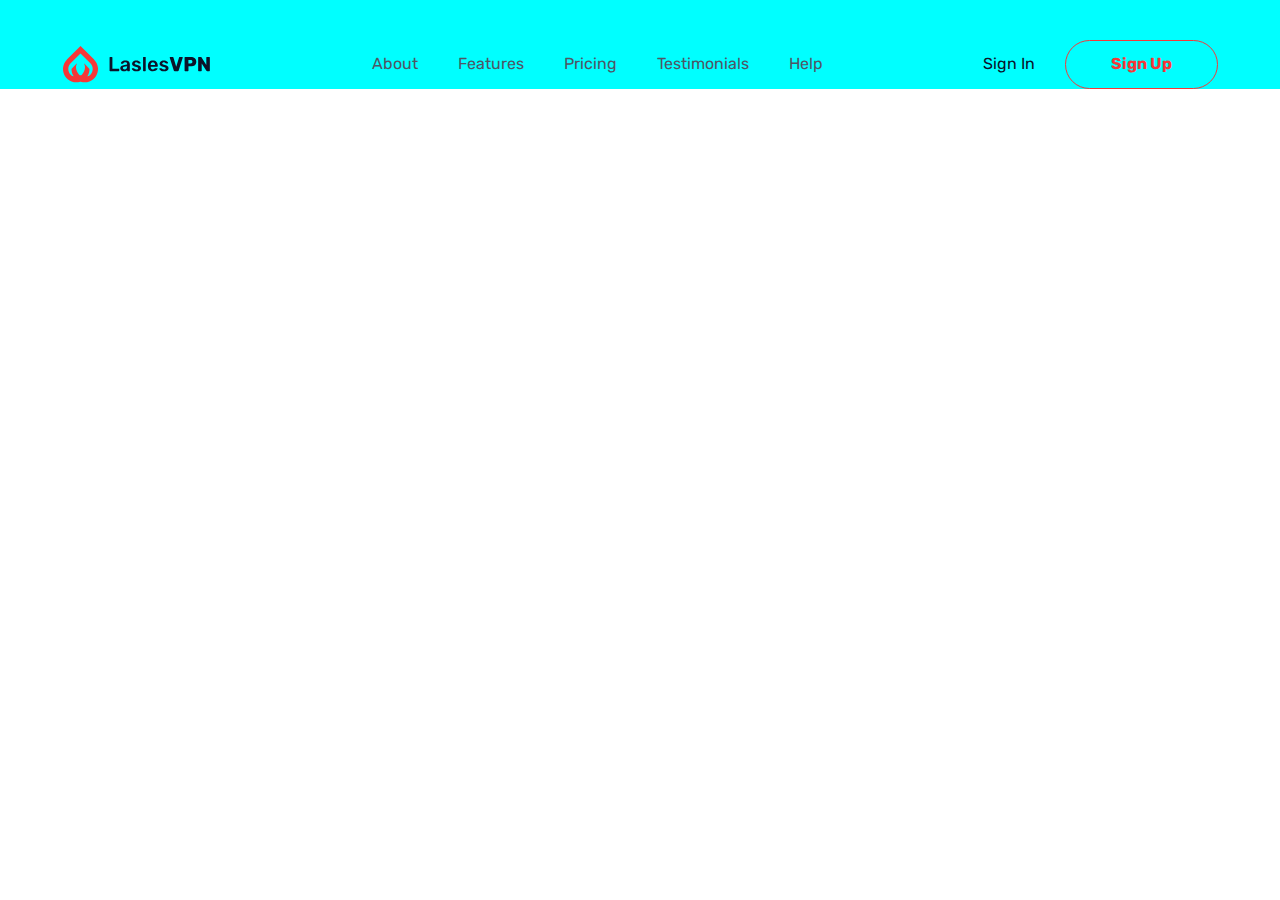
==== index.html @ 4ea698ea "freebies landing page" ====
<!DOCTYPE html>
<html lang="en">
  <head>
    <meta charset="UTF-8" />
    <meta name="viewport" content="width=device-width, initial-scale=1.0" />
    <link rel="preconnect" href="https://fonts.googleapis.com" />
    <link rel="preconnect" href="https://fonts.gstatic.com" crossorigin />
    <link
      href="https://fonts.googleapis.com/css2?family=Rubik:wght@300;400;500;700&display=swap"
      rel="stylesheet"
    />
    <link href="./style/style.css" rel="stylesheet" />
    <link rel="icon" type="image/x-icon" href="./images/favicon.png" />
    <title>FREEBIES-Landing Page</title>
  </head>
  <body>
    <div class="container">
      <!-- Header -->
      <header class="header">
        <img class="logo" src="./images/logo.svg" alt="FREEBIES log" />
        <div class="links">
          <a href="#about" class="links__link">About</a>
          <a href="#features" class="links__link">Features</a>
          <a href="#pricing" class="links__link">Pricing</a>
          <a href="#testimonials" class="links__link">Testimonials</a>
          <a href="#help" class="links__link">Help</a>
        </div>
        <div class="account">
          <a href="#" class="button">Sign In</a>
          <a href="#" class="button button-secondary">Sign Up</a>
        </div>
      </header>

      <!-- About section -->
    </div>
  </body>
</html>
---- style/style.css ----
:root{--color-default-font: #4f5665;--color-font-heading: #0b132a;--color-white: #fff;--color-light-red: #f53838;--color-very-light-red: #ffecec;--color--light-grey: #f8f8f8;--container-width: 114rem;--default--padding: 8rem;--transition-timing: 0.3s;--border-raduis: 5rem;--gutter: 4rem;--default-font-size: 1.6rem;--box-shadow: 0 3rem 3rem rgba(245, 56, 56, 0.35)}*{margin:0;padding:0;font:inherit}*,*::before,*::after{box-sizing:border-box}html{font-size:62.5%;scroll-behavior:smooth;scroll-padding-top:var(--default-padding)}a{font:inherit;color:inherit;display:inline-block}button{background-color:rgba(0,0,0,0);border:none;cursor:pointer}ol,ul{list-style:none}body{font-size:var(--default-font-size);font-family:"Rubik",sans-serif;color:var(--color-default-font);line-height:1.3}.container{display:flex;max-width:calc(var(--container-width) + var(--default--padding)*2);gap:var(--default--padding);flex-direction:column;position:relative;align-items:center;background-color:aqua}.container>*{margin-left:auto;margin-right:auto}.section{display:grid;grid-template-columns:repeat(2, 1fr);align-items:center}.heading1{font-size:5rem;font-weight:700;line-height:7rem}.heading2,.heading3,.heading4{font-weight:500;color:var(--color-font-heading)}.heading2{font-size:3.5rem;line-height:5rem;text-align:center}.heading3{font-size:2.5rem}.heading4{font-size:1.8rem}.heading3 span{font-weight:normal}.button:link,.button:visited{text-decoration:none}.button:hover,.button:active{text-decoration:underline}.button-secondary{color:var(--color-light-red);border:1px solid var(--color-light-red);padding:1.3rem 4.5rem;border-radius:var(--border-raduis);font-weight:700}.section__button{background-color:var(--color-light-red);border-radius:1rem;max-width:25rem;height:6rem;color:var(--color-white);text-align:center;text-decoration:none;padding:1.8rem 0;font-weight:700;box-shadow:var(--box-shadow)}.selected{background-color:var(--color-light-red);color:var(--color-white);box-shadow:var(--box-shadow)}.one-column{grid-template-columns:1fr}.section__content{display:flex;align-items:center;flex-direction:column;gap:2rem;line-height:3rem}.section__desc{text-align:center;margin-bottom:4rem}.header{display:flex;justify-content:space-between;margin-top:calc(var(--default--padding)/2);font-size:1.6rem;gap:calc(var(--default--padding)*2)}.links{display:flex;align-items:center;align-content:center;gap:calc(var(--default--padding)/2);color:var(--color-default-font);font-weight:400;transition:var(--transition-timing)}.links__link:link,.links__link:visited{text-decoration:none}.links__link:hover,.links__link:active{text-decoration:underline}.account{display:flex;align-items:center;gap:3rem;color:var(--color-font-heading)}.about{-moz-column-gap:calc(var(--default--padding)/2);column-gap:calc(var(--default--padding)/2)}.about__image{max-width:100%}.about__stat{display:flex;justify-content:space-between;grid-column:span 2;justify-self:center;background-color:var(--color-white);padding:7rem 0;margin-top:10rem;box-shadow:0 3rem 3rem rgba(0,0,0,.16)}.about__stat__data{display:flex;gap:var(--gutter);align-items:center;padding:0 var(--default--padding)}.about__stat__data:nth-of-type(2){border-left:2px solid #eeeff2;border-right:2px solid #eeeff2}.about__stat__data-value-num{font-weight:700;font-size:2.5rem;color:var(--color-font-heading)}.about__stat__data-value-word{font-size:2rem;font-weight:400}.about__content{display:flex;flex-direction:column;gap:var(--gutter)}.about__content__desc{font-weight:400}.features__image{max-width:100%}.features{-moz-column-gap:calc(var(--default--padding)*2);column-gap:calc(var(--default--padding)*2);padding:0 var(--default--padding)}.features__content-desc{margin-top:calc(var(--gutter)/2)}.features__content-desc-p{line-height:30px;font-weight:400;margin-bottom:calc(var(--gutter)/2)}.features__content-desc-lists-list{background:url("../images/bx_bxs-check-circle.svg") no-repeat;background-position:left center;font-size:1.4rem;font-weight:400;padding-left:3rem;line-height:3}.features .heading2{text-align:left}.pricing__plans{display:flex;gap:5rem}.plan{display:flex;justify-content:center;align-items:center;gap:3rem;flex-direction:column;border-radius:1rem;border:2px solid #ddd;width:33rem;height:76rem}.plan__image{width:15rem;height:16.5rem}.plan__lists{display:flex;flex-direction:column;gap:1rem;line-height:3rem;flex-grow:1}.plan__lists-list{background:url("../images/priv-list.svg") no-repeat;background-position:left center;padding-left:3rem}.plan .button-secondary{padding-left:6.3rem;padding-right:6.3rem;margin-bottom:5rem}.current{border-color:var(--color-light-red)}.global_map{max-width:100%}.sponsers{display:flex;justify-content:space-between;align-items:center}.sponsers__image{max-width:100%}.clients__opoinions{overflow:hidden}.clients__wrapper{display:flex;gap:5rem}.clients__data{display:flex;gap:2rem}.clients__name{display:flex;flex-direction:column;justify-content:center}.clients__opoinion{border:2px solid #ddd;border-radius:1rem;display:grid;grid-template-columns:auto min-content;width:40rem;align-items:center;padding:3rem;row-gap:.3rem}.border-red{border-color:var(--color-light-red);box-shadow:-5rem 3rem 5rem #ddd}.opoinion{grid-column:span 2;line-height:3rem;font-weight:400}.rates{display:flex;gap:1rem}.rates__star{width:1.6rem;height:1.6rem}.arrow__image{width:6rem;height:6rem}.opinion__arrow{display:flex;justify-content:space-between;margin-top:var(--default--padding);align-items:center}.help{grid-template-columns:auto 25rem;padding:5.9rem 7rem;-moz-column-gap:34rem;column-gap:34rem;background-color:var(--color-white);align-self:center}.heading2-subsc{line-height:4.5rem;text-align:left;font-size:3.5rem;font-weight:500;color:var(--color-font-heading);margin-bottom:2rem}.footer{display:flex;justify-content:space-between;background-color:#f8f8f8;position:absolute;bottom:-35rem;width:100%;z-index:-1;padding:18rem 15rem 2rem;line-height:3rem}.footer__logo{display:flex;flex-direction:column;align-items:flex-start;gap:3rem}.footer__logo__image{max-width:100%}.footer__lists{margin-top:3rem}.footer a:link{text-decoration:none}.footer a:hover{text-decoration:underline}.footr__social-link:nth-of-type(2){padding:0 2rem}/*# sourceMappingURL=style.css.map */
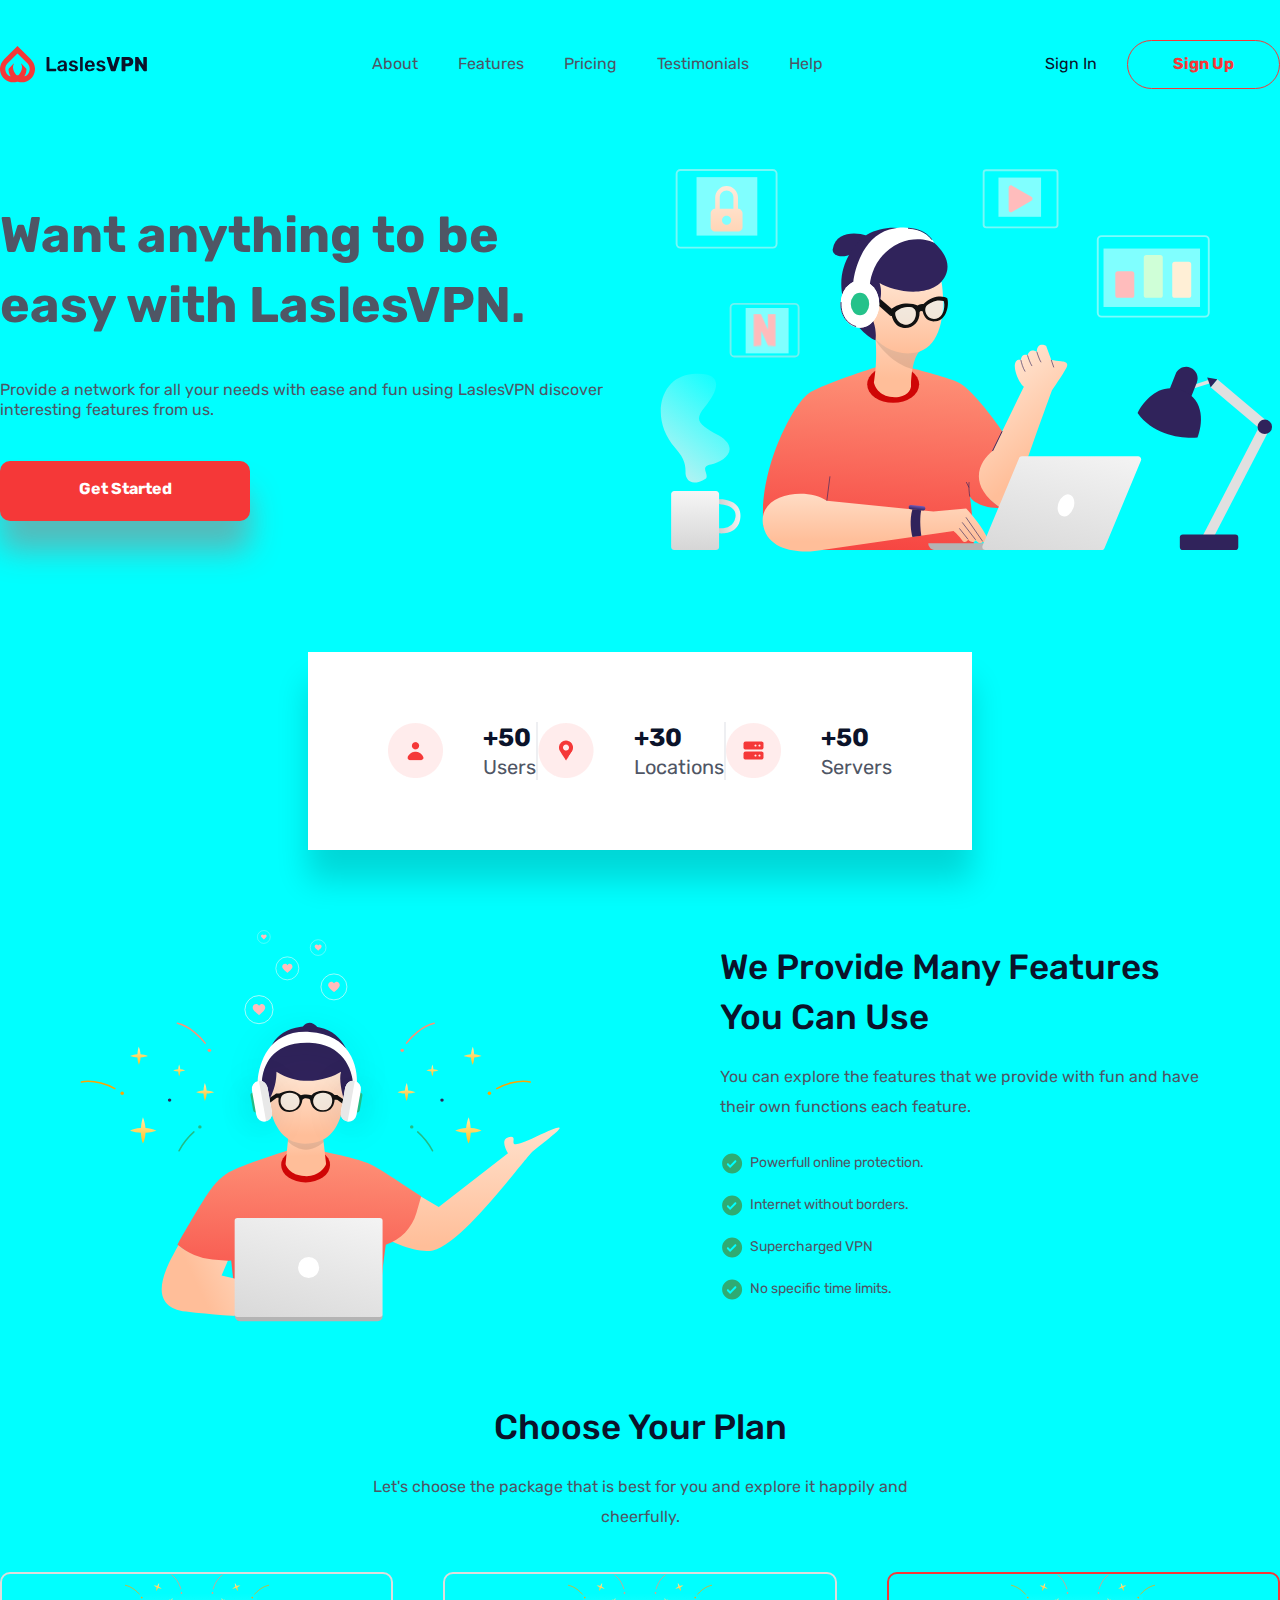
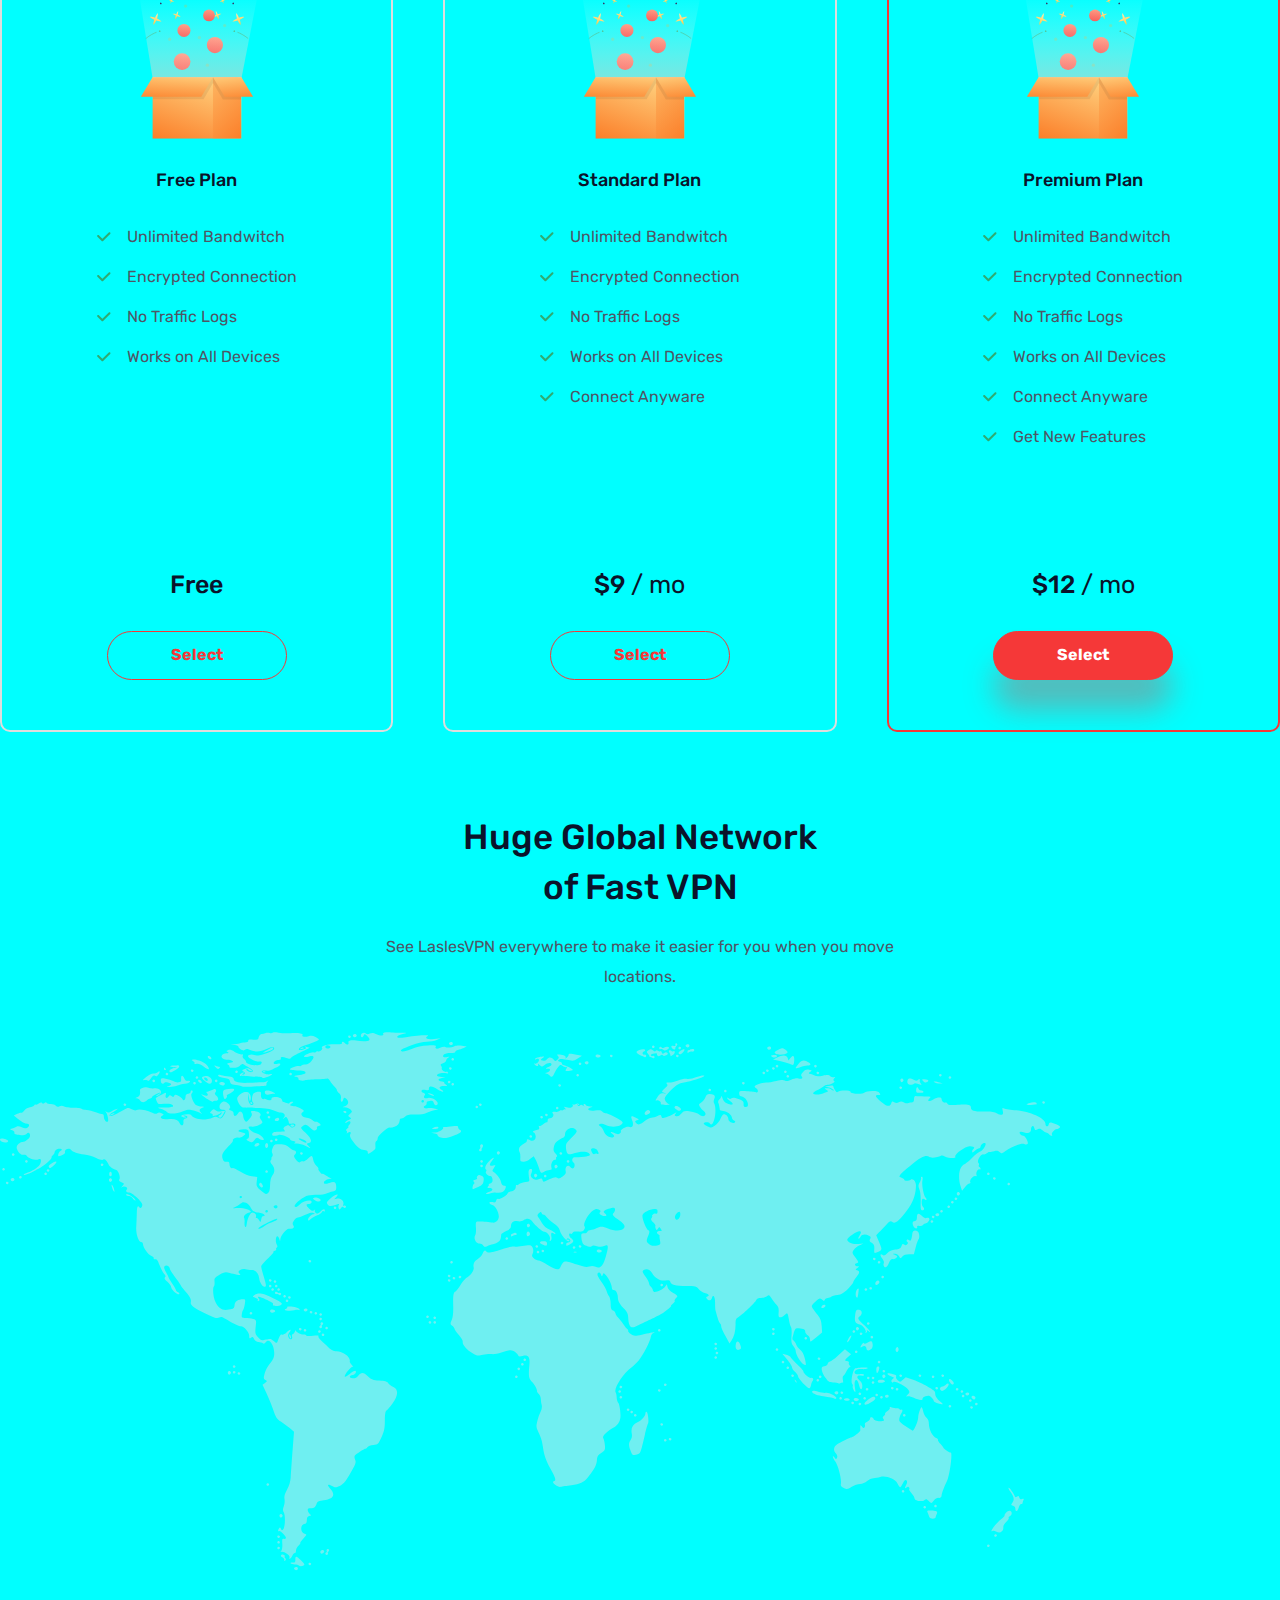
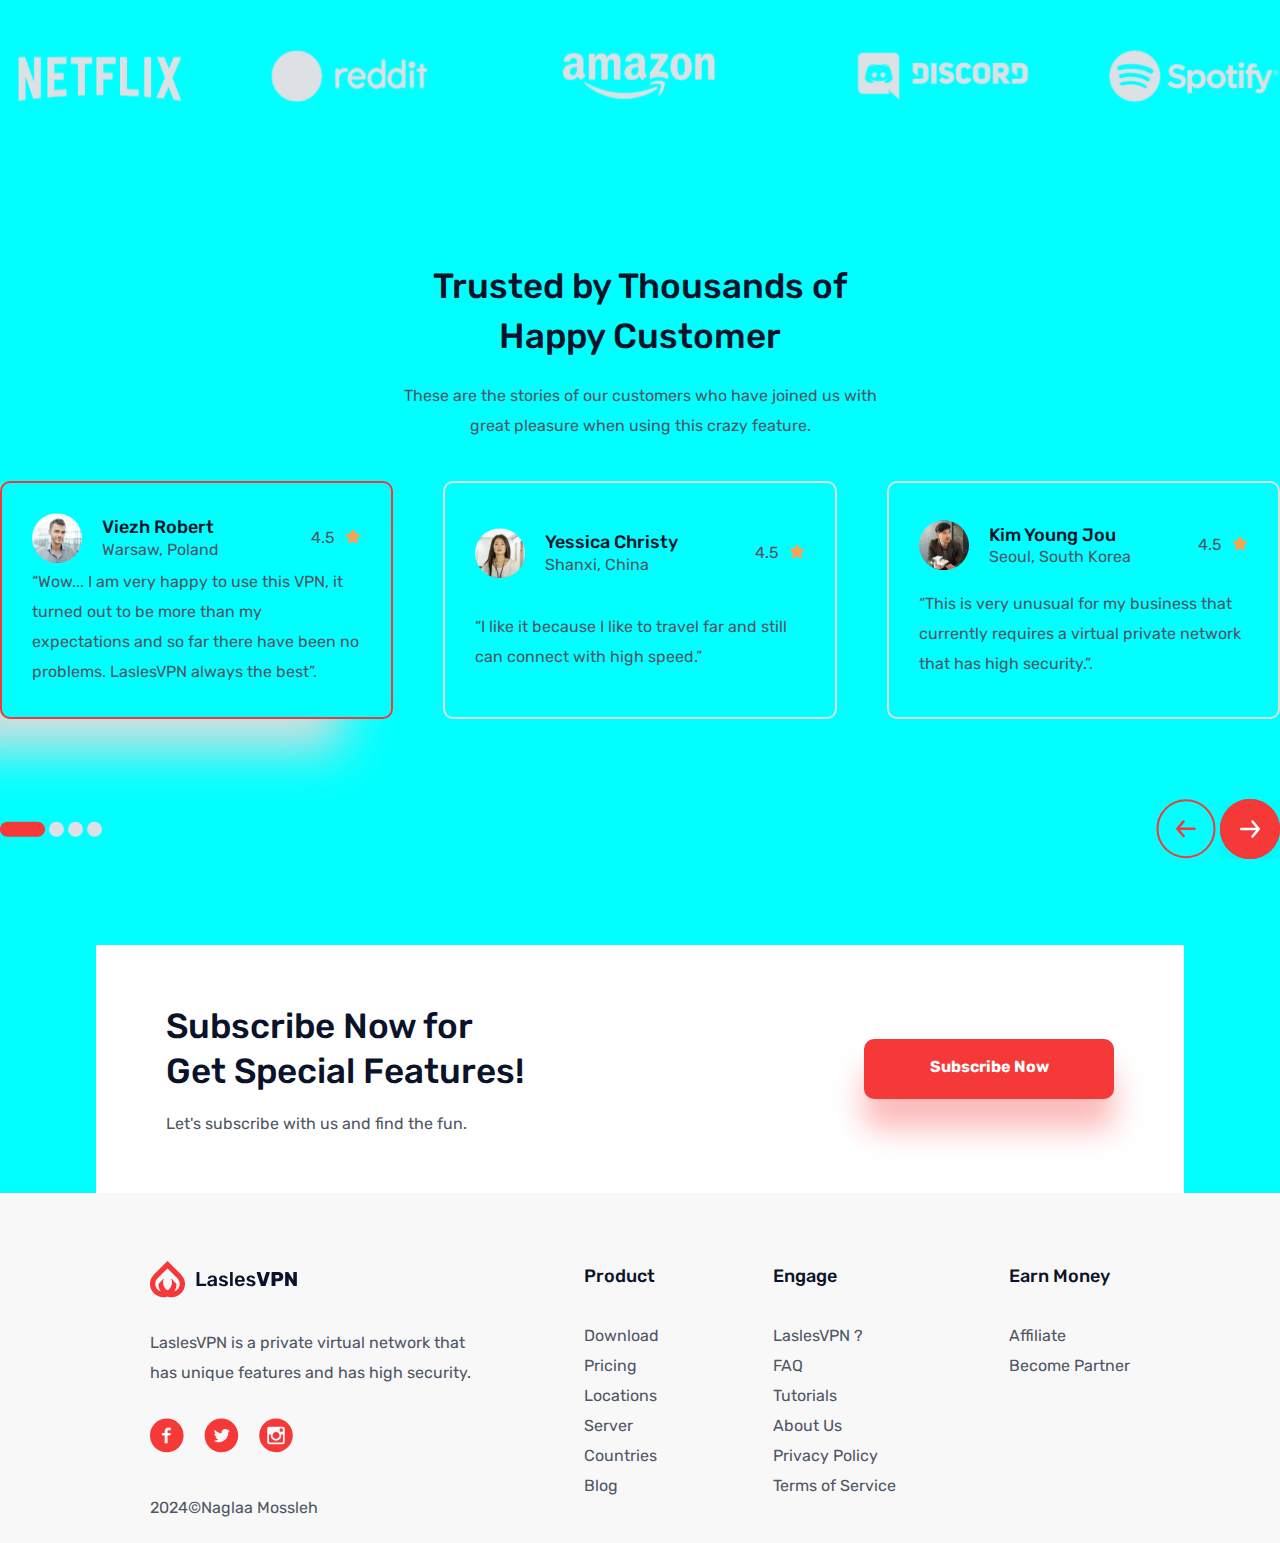
==== commit 651380ac: "update" ====
--- a/index.html
+++ b/index.html
@@ -32,6 +32,372 @@
       </header>
 
       <!-- About section -->
+      <section class="section about" id="about">
+        <div class="about__content">
+          <h1 class="heading1">Want anything to be easy with LaslesVPN.</h1>
+          <div class="about__content__desc">
+            Provide a network for all your needs with ease and fun using
+            LaslesVPN discover interesting features from us.
+          </div>
+          <a href="#" class="section__button button">Get Started</a>
+        </div>
+        <img src="./images/introduce.svg" alt="" class="about__image" />
+        <div class="about__stat">
+          <!-- user -->
+          <div class="about__stat__data">
+            <img
+              src="./images/Icon/user.png"
+              alt=""
+              class="about__stat__data-icon"
+              alt="user icon"
+            />
+            <div class="about__stat__data-value">
+              <span class="about__stat__data-value-num">+50</span>
+              <p class="about__stat__data-value-word">Users</p>
+            </div>
+          </div>
+          <!-- location -->
+          <div class="about__stat__data">
+            <img src="./images/Icon/location.png" alt="location icon" />
+            <div class="about__stat__data-value">
+              <span class="about__stat__data-value-num">+30</span>
+              <p class="about__stat__data-value-word">Locations</p>
+            </div>
+          </div>
+          <!-- servers -->
+          <div class="about__stat__data">
+            <img src="./images/Icon/Server.png" alt="server icon" />
+            <div class="about__stat__data-value">
+              <span class="about__stat__data-value-num">+50</span>
+              <p class="about__stat__data-value-word">Servers</p>
+            </div>
+          </div>
+        </div>
+      </section>
+      <!-- Features section -->
+      <section class="section features" id="features">
+        <img
+          src="./images/features.svg"
+          alt="features image"
+          class="features__image"
+        />
+        <div class="features__content">
+          <h2 class="heading2">We Provide Many Features You Can Use</h2>
+          <div class="features__content-desc">
+            <p class="features__content-desc-p">
+              You can explore the features that we provide with fun and have
+              their own functions each feature.
+            </p>
+            <ul class="features__content-desc-lists">
+              <li class="features__content-desc-lists-list">
+                Powerfull online protection.
+              </li>
+              <li class="features__content-desc-lists-list">
+                Internet without borders.
+              </li>
+              <li class="features__content-desc-lists-list">
+                Supercharged VPN
+              </li>
+              <li class="features__content-desc-lists-list">
+                No specific time limits.
+              </li>
+            </ul>
+          </div>
+        </div>
+      </section>
+      <!-- Pricing Section -->
+      <section class="section one-column" id="pricing">
+        <div class="section__content">
+          <h2 class="heading2">Choose Your Plan</h2>
+          <p class="section__desc">
+            Let's choose the package that is best for you and explore it happily
+            and <br />cheerfully.
+          </p>
+        </div>
+        <div class="pricing__plans">
+          <article class="plan">
+            <img
+              src="./images/plan-standard.svg"
+              alt="plan standard image"
+              class="plan__image"
+            />
+            <h4 class="heading4">Free Plan</h4>
+            <ul class="plan__lists">
+              <li class="plan__lists-list">Unlimited Bandwitch</li>
+              <li class="plan__lists-list">Encrypted Connection</li>
+              <li class="plan__lists-list">No Traffic Logs</li>
+              <li class="plan__lists-list">Works on All Devices</li>
+            </ul>
+            <h3 class="heading3">Free</h3>
+            <a href="#" class="button button-secondary">Select</a>
+          </article>
+          <article class="plan">
+            <img
+              src="./images/plan-standard.svg"
+              alt="plan standard image"
+              class="plan__image"
+            />
+            <h4 class="heading4">Standard Plan</h4>
+            <ul class="plan__lists">
+              <li class="plan__lists-list">Unlimited Bandwitch</li>
+              <li class="plan__lists-list">Encrypted Connection</li>
+              <li class="plan__lists-list">No Traffic Logs</li>
+              <li class="plan__lists-list">Works on All Devices</li>
+              <li class="plan__lists-list">Connect Anyware</li>
+            </ul>
+            <h3 class="heading3">$9 <span>/ mo</span></h3>
+            <a href="#" class="button button-secondary">Select</a>
+          </article>
+          <article class="plan current">
+            <img
+              src="./images/plan-standard.svg"
+              alt="plan standard image"
+              class="plan__image"
+            />
+            <h4 class="heading4">Premium Plan</h4>
+            <ul class="plan__lists">
+              <li class="plan__lists-list">Unlimited Bandwitch</li>
+              <li class="plan__lists-list">Encrypted Connection</li>
+              <li class="plan__lists-list">No Traffic Logs</li>
+              <li class="plan__lists-list">Works on All Devices</li>
+              <li class="plan__lists-list">Connect Anyware</li>
+              <li class="plan__lists-list">Get New Features</li>
+            </ul>
+            <h3 class="heading3">$12 <span>/ mo</span></h3>
+            <a href="#" class="button button-secondary selected">Select</a>
+          </article>
+        </div>
+      </section>
+      <!-- Global section -->
+      <section class="section one-column">
+        <div class="section__content">
+          <h2 class="heading2">Huge Global Network <br />of Fast VPN</h2>
+          <p class="section__desc">
+            See LaslesVPN everywhere to make it easier for you when you move<br />
+            locations.
+          </p>
+        </div>
+        <img src="./images/global.svg" alt="global map" class="global_map" />
+        <div class="sponsers">
+          <img
+            src="./images/brand/netflex.svg"
+            alt="netflex logo"
+            class="sponsers__image"
+          />
+          <img
+            src="./images/brand/reddit.svg"
+            alt="reddit logo"
+            class="sponsers__image"
+          />
+          <img
+            src="./images/brand/amazon.svg"
+            alt="amazon logo"
+            class="sponsers__image"
+          />
+          <img
+            src="./images/brand/discord.svg"
+            alt="discord logo"
+            class="sponsers__image"
+          />
+          <img
+            src="./images/brand/spotify.svg"
+            alt="spotify logo"
+            class="sponsers__image"
+          />
+        </div>
+      </section>
+
+      <!-- section testinomials -->
+      <section class="section one-column" id="testimonials">
+        <div class="section__content">
+          <h2 class="heading2">Trusted by Thousands of <br />Happy Customer</h2>
+          <p class="section__desc">
+            These are the stories of our customers who have joined us with<br />
+            great pleasure when using this crazy feature.
+          </p>
+        </div>
+        <div class="clients__opoinions">
+          <div class="clients__wrapper">
+            <div class="clients__opoinion border-red">
+              <div class="clients__data">
+                <img
+                  src="./images/clients/client1.svg"
+                  alt="client image"
+                  class="client__image"
+                />
+                <div class="clients__name">
+                  <h4 class="heading4">Viezh Robert</h4>
+                  <p class="client_location">Warsaw, Poland</p>
+                </div>
+              </div>
+              <div class="rates">
+                <p class="rates__value">4.5</p>
+                <img src="./images/star.svg" alt="star" class="rates__star" />
+              </div>
+              <p class="opoinion">
+                “Wow... I am very happy to use this VPN, it turned out to be
+                more than my expectations and so far there have been no
+                problems. LaslesVPN always the best”.
+              </p>
+            </div>
+            <div class="clients__opoinion">
+              <div class="clients__data">
+                <img
+                  src="./images/clients/client2.svg"
+                  alt="client image"
+                  class="client__image"
+                />
+                <div class="clients__name">
+                  <h4 class="heading4">Yessica Christy</h4>
+                  <p class="client_location">Shanxi, China</p>
+                </div>
+              </div>
+              <div class="rates">
+                <p class="rates__value">4.5</p>
+                <img src="./images/star.svg" alt="star" class="rates__star" />
+              </div>
+              <p class="opoinion">
+                “I like it because I like to travel far and still can connect
+                with high speed.”
+              </p>
+            </div>
+            <div class="clients__opoinion">
+              <div class="clients__data">
+                <img
+                  src="./images/clients/client3.svg"
+                  alt="client image"
+                  class="client__image"
+                />
+                <div class="clients__name">
+                  <h4 class="heading4">Kim Young Jou</h4>
+                  <p class="client_location">Seoul, South Korea</p>
+                </div>
+              </div>
+              <div class="rates">
+                <p class="rates__value">4.5</p>
+                <img src="./images/star.svg" alt="star" class="rates__star" />
+              </div>
+              <p class="opoinion">
+                “This is very unusual for my business that currently requires a
+                virtual private network that has high security.”.
+              </p>
+            </div>
+          </div>
+          <div class="opinion__arrow">
+            <div class="left__bullet">
+              <img
+                src="./images/Icon/Union.svg"
+                alt="union image"
+                class="left__arrow-image"
+              />
+              <img
+                src="./images/Icon/grey-circle.svg"
+                alt="union image"
+                class="left__arrow-image"
+              />
+              <img
+                src="./images/Icon/grey-circle.svg"
+                alt="union image"
+                class="left__arrow-image"
+              />
+              <img
+                src="./images/Icon/grey-circle.svg"
+                alt="union image"
+                class="left__arrow-image"
+              />
+            </div>
+            <div class="right__arrow">
+              <img
+                src="./images/Icon/left.svg"
+                alt="previous arrow"
+                class="arrow__image"
+              />
+              <img
+                src="./images/Icon/right.svg"
+                alt="next arrow"
+                class="arrow__image"
+              />
+            </div>
+          </div>
+        </div>
+      </section>
+      <!-- Help Section -->
+      <section class="section help" id="help">
+        <div class="subscribe__content">
+          <h2 class="heading2-subsc">
+            Subscribe Now for <br />Get Special Features!
+          </h2>
+          <p>Let's subscribe with us and find the fun.</p>
+        </div>
+        <a class="button section__button" href="#">Subscribe Now</a>
+      </section>
+
+      <!-- footer -->
+      <footer class="footer">
+        <div class="footer__logo">
+          <img
+            class="footer__logo__image"
+            src="./images/logo.svg"
+            alt="FREEBIES log"
+          />
+          <div class="footer__des">
+            LaslesVPN is a private virtual network that<br />
+            has unique features and has high security.
+          </div>
+          <p class="footer__social">
+            <a href="#" class="footr__social-link"
+              ><img
+                src="./images/social/facebook.svg"
+                alt="facebook"
+                class="footr__social__image" /></a
+            ><a href="#" class="footr__social-link"
+              ><img
+                src="./images/social/twitter.svg"
+                alt="twitter"
+                class="footr__social__image" /></a
+            ><a href="#" class="footr__social-link"
+              ><img
+                src="./images/social/tumb.svg"
+                alt="tumb"
+                class="footr__social__image"
+            /></a>
+          </p>
+          <p class="footer__copy">2024&copy;Naglaa Mossleh</p>
+        </div>
+        <div class="footer__product">
+          <h4 class="heading4">Product</h4>
+          <ul class="footer__lists">
+            <li class="footer__lists_list"><a href="#">Download</a></li>
+            <li class="footer__lists_list"><a href="#">Pricing</a></li>
+            <li class="footer__lists_list"><a href="#">Locations</a></li>
+            <li class="footer__lists_list"><a href="#">Server</a></li>
+            <li class="footer__lists_list"><a href="#">Countries</a></li>
+            <li class="footer__lists_list"><a href="#">Blog</a></li>
+          </ul>
+        </div>
+
+        <div class="footer__engage">
+          <h4 class="heading4">Engage</h4>
+          <ul class="footer__lists">
+            <li class="footer__lists__list"><a href="#">LaslesVPN ?</a></li>
+            <li class="footer__lists__list"><a href="#">FAQ</a></li>
+            <li class="footer__lists__list"><a href="#">Tutorials</a></li>
+            <li class="footer__lists__list"><a href="#">About</a> Us</li>
+            <li class="footer__lists__list"><a href="#">Privacy</a> Policy</li>
+            <li class="footer__lists__list">
+              <a href="#">Terms</a> of Service
+            </li>
+          </ul>
+        </div>
+
+        <div class="footer__earn">
+          <h4 class="heading4">Earn Money</h4>
+          <ul class="footer__lists">
+            <li class="footer__lists__list"><a href="#">Affiliate</a></li>
+            <li class="footer__lists__list"><a href="#">Become Partner</a></li>
+          </ul>
+        </div>
+      </footer>
     </div>
   </body>
 </html>
--- a/style/style.css
+++ b/style/style.css
@@ -1 +1 @@
-:root{--color-default-font: #4f5665;--color-font-heading: #0b132a;--color-white: #fff;--color-light-red: #f53838;--color-very-light-red: #ffecec;--color--light-grey: #f8f8f8;--container-width: 114rem;--default--padding: 8rem;--transition-timing: 0.3s;--border-raduis: 5rem;--gutter: 4rem;--default-font-size: 1.6rem;--box-shadow: 0 3rem 3rem rgba(245, 56, 56, 0.35)}*{margin:0;padding:0;font:inherit}*,*::before,*::after{box-sizing:border-box}html{font-size:62.5%;scroll-behavior:smooth;scroll-padding-top:var(--default-padding)}a{font:inherit;color:inherit;display:inline-block}button{background-color:rgba(0,0,0,0);border:none;cursor:pointer}ol,ul{list-style:none}body{font-size:var(--default-font-size);font-family:"Rubik",sans-serif;color:var(--color-default-font);line-height:1.3}.container{display:flex;max-width:calc(var(--container-width) + var(--default--padding)*2);gap:var(--default--padding);flex-direction:column;position:relative;align-items:center;background-color:aqua}.container>*{margin-left:auto;margin-right:auto}.section{display:grid;grid-template-columns:repeat(2, 1fr);align-items:center}.heading1{font-size:5rem;font-weight:700;line-height:7rem}.heading2,.heading3,.heading4{font-weight:500;color:var(--color-font-heading)}.heading2{font-size:3.5rem;line-height:5rem;text-align:center}.heading3{font-size:2.5rem}.heading4{font-size:1.8rem}.heading3 span{font-weight:normal}.button:link,.button:visited{text-decoration:none}.button:hover,.button:active{text-decoration:underline}.button-secondary{color:var(--color-light-red);border:1px solid var(--color-light-red);padding:1.3rem 4.5rem;border-radius:var(--border-raduis);font-weight:700}.section__button{background-color:var(--color-light-red);border-radius:1rem;max-width:25rem;height:6rem;color:var(--color-white);text-align:center;text-decoration:none;padding:1.8rem 0;font-weight:700;box-shadow:var(--box-shadow)}.selected{background-color:var(--color-light-red);color:var(--color-white);box-shadow:var(--box-shadow)}.one-column{grid-template-columns:1fr}.section__content{display:flex;align-items:center;flex-direction:column;gap:2rem;line-height:3rem}.section__desc{text-align:center;margin-bottom:4rem}.header{display:flex;justify-content:space-between;margin-top:calc(var(--default--padding)/2);font-size:1.6rem;gap:calc(var(--default--padding)*2)}.links{display:flex;align-items:center;align-content:center;gap:calc(var(--default--padding)/2);color:var(--color-default-font);font-weight:400;transition:var(--transition-timing)}.links__link:link,.links__link:visited{text-decoration:none}.links__link:hover,.links__link:active{text-decoration:underline}.account{display:flex;align-items:center;gap:3rem;color:var(--color-font-heading)}.about{-moz-column-gap:calc(var(--default--padding)/2);column-gap:calc(var(--default--padding)/2)}.about__image{max-width:100%}.about__stat{display:flex;justify-content:space-between;grid-column:span 2;justify-self:center;background-color:var(--color-white);padding:7rem 0;margin-top:10rem;box-shadow:0 3rem 3rem rgba(0,0,0,.16)}.about__stat__data{display:flex;gap:var(--gutter);align-items:center;padding:0 var(--default--padding)}.about__stat__data:nth-of-type(2){border-left:2px solid #eeeff2;border-right:2px solid #eeeff2}.about__stat__data-value-num{font-weight:700;font-size:2.5rem;color:var(--color-font-heading)}.about__stat__data-value-word{font-size:2rem;font-weight:400}.about__content{display:flex;flex-direction:column;gap:var(--gutter)}.about__content__desc{font-weight:400}.features__image{max-width:100%}.features{-moz-column-gap:calc(var(--default--padding)*2);column-gap:calc(var(--default--padding)*2);padding:0 var(--default--padding)}.features__content-desc{margin-top:calc(var(--gutter)/2)}.features__content-desc-p{line-height:30px;font-weight:400;margin-bottom:calc(var(--gutter)/2)}.features__content-desc-lists-list{background:url("../images/bx_bxs-check-circle.svg") no-repeat;background-position:left center;font-size:1.4rem;font-weight:400;padding-left:3rem;line-height:3}.features .heading2{text-align:left}.pricing__plans{display:flex;gap:5rem}.plan{display:flex;justify-content:center;align-items:center;gap:3rem;flex-direction:column;border-radius:1rem;border:2px solid #ddd;width:33rem;height:76rem}.plan__image{width:15rem;height:16.5rem}.plan__lists{display:flex;flex-direction:column;gap:1rem;line-height:3rem;flex-grow:1}.plan__lists-list{background:url("../images/priv-list.svg") no-repeat;background-position:left center;padding-left:3rem}.plan .button-secondary{padding-left:6.3rem;padding-right:6.3rem;margin-bottom:5rem}.current{border-color:var(--color-light-red)}.global_map{max-width:100%}.sponsers{display:flex;justify-content:space-between;align-items:center}.sponsers__image{max-width:100%}.clients__opoinions{overflow:hidden}.clients__wrapper{display:flex;gap:5rem}.clients__data{display:flex;gap:2rem}.clients__name{display:flex;flex-direction:column;justify-content:center}.clients__opoinion{border:2px solid #ddd;border-radius:1rem;display:grid;grid-template-columns:auto min-content;width:40rem;align-items:center;padding:3rem;row-gap:.3rem}.border-red{border-color:var(--color-light-red);box-shadow:-5rem 3rem 5rem #ddd}.opoinion{grid-column:span 2;line-height:3rem;font-weight:400}.rates{display:flex;gap:1rem}.rates__star{width:1.6rem;height:1.6rem}.arrow__image{width:6rem;height:6rem}.opinion__arrow{display:flex;justify-content:space-between;margin-top:var(--default--padding);align-items:center}.help{grid-template-columns:auto 25rem;padding:5.9rem 7rem;-moz-column-gap:34rem;column-gap:34rem;background-color:var(--color-white);align-self:center}.heading2-subsc{line-height:4.5rem;text-align:left;font-size:3.5rem;font-weight:500;color:var(--color-font-heading);margin-bottom:2rem}.footer{display:flex;justify-content:space-between;background-color:#f8f8f8;position:absolute;bottom:-35rem;width:100%;z-index:-1;padding:18rem 15rem 2rem;line-height:3rem}.footer__logo{display:flex;flex-direction:column;align-items:flex-start;gap:3rem}.footer__logo__image{max-width:100%}.footer__lists{margin-top:3rem}.footer a:link{text-decoration:none}.footer a:hover{text-decoration:underline}.footr__social-link:nth-of-type(2){padding:0 2rem}/*# sourceMappingURL=style.css.map */+:root{--color-default-font: #4f5665;--color-font-heading: #0b132a;--color-white: #fff;--color-light-red: #f53838;--color-very-light-red: #ffecec;--color--light-grey: #f8f8f8;--container-width: 114rem;--default--padding: 8rem;--transition-timing: 0.3s;--border-raduis: 5rem;--gutter: 4rem;--default-font-size: 1.6rem;--box-shadow: 0 3rem 3rem rgba(245, 56, 56, 0.35)}*{margin:0;padding:0;font:inherit}*,*::before,*::after{box-sizing:border-box}html{font-size:62.5%;scroll-behavior:smooth;scroll-padding-top:var(--default-padding)}a{font:inherit;color:inherit;display:inline-block}button{background-color:rgba(0,0,0,0);border:none;cursor:pointer}ol,ul{list-style:none}body{font-size:var(--default-font-size);font-family:"Rubik",sans-serif;color:var(--color-default-font);line-height:1.3}.container{display:flex;max-width:calc(var(--container-width) + var(--default--padding)*2);gap:var(--default--padding);flex-direction:column;position:relative;margin:0 auto;background-color:aqua}.section{display:grid;grid-template-columns:repeat(2, 1fr);align-items:center}.heading1{font-size:5rem;font-weight:700;line-height:7rem}.heading2,.heading3,.heading4{font-weight:500;color:var(--color-font-heading)}.heading2{font-size:3.5rem;line-height:5rem;text-align:center}.heading3{font-size:2.5rem}.heading4{font-size:1.8rem}.heading3 span{font-weight:normal}.button:link,.button:visited{text-decoration:none}.button:hover,.button:active{text-decoration:underline}.button-secondary{color:var(--color-light-red);border:1px solid var(--color-light-red);padding:1.3rem 4.5rem;border-radius:var(--border-raduis);font-weight:700}.section__button{background-color:var(--color-light-red);border-radius:1rem;max-width:25rem;height:6rem;color:var(--color-white);text-align:center;text-decoration:none;padding:1.8rem 0;font-weight:700;box-shadow:var(--box-shadow)}.selected{background-color:var(--color-light-red);color:var(--color-white);box-shadow:var(--box-shadow)}.one-column{grid-template-columns:1fr}.section__content{display:flex;align-items:center;flex-direction:column;gap:2rem;line-height:3rem}.section__desc{text-align:center;margin-bottom:4rem}.header{display:flex;justify-content:space-between;margin-top:calc(var(--default--padding)/2);font-size:1.6rem}.links{display:flex;align-items:center;align-content:center;gap:calc(var(--default--padding)/2);color:var(--color-default-font);font-weight:400;transition:var(--transition-timing)}.links__link:link,.links__link:visited{text-decoration:none}.links__link:hover,.links__link:active{text-decoration:underline}.account{display:flex;align-items:center;gap:3rem;color:var(--color-font-heading)}.about{-moz-column-gap:calc(var(--default--padding)/2);column-gap:calc(var(--default--padding)/2)}.about__image{max-width:100%}.about__stat{display:flex;justify-content:space-between;grid-column:span 2;justify-self:center;background-color:var(--color-white);padding:7rem 8rem;margin-top:10rem;box-shadow:0 3rem 3rem rgba(0,0,0,.16)}.about__stat__data{display:flex;gap:var(--gutter);align-items:center}.about__stat__data:nth-of-type(2){border-left:2px solid #eeeff2;border-right:2px solid #eeeff2}.about__stat__data-value-num{font-weight:700;font-size:2.5rem;color:var(--color-font-heading)}.about__stat__data-value-word{font-size:2rem;font-weight:400}.about__content{display:flex;flex-direction:column;gap:var(--gutter)}.about__content__desc{font-weight:400}.features__image{max-width:100%}.features{-moz-column-gap:calc(var(--default--padding)*2);column-gap:calc(var(--default--padding)*2);padding:0 var(--default--padding)}.features__content-desc{margin-top:calc(var(--gutter)/2)}.features__content-desc-p{line-height:30px;font-weight:400;margin-bottom:calc(var(--gutter)/2)}.features__content-desc-lists-list{background:url("../images/bx_bxs-check-circle.svg") no-repeat;background-position:left center;font-size:1.4rem;font-weight:400;padding-left:3rem;line-height:3}.features .heading2{text-align:left}.pricing__plans{display:flex;gap:5rem}.plan{display:flex;justify-content:center;align-items:center;gap:3rem;flex-direction:column;border-radius:1rem;border:2px solid #ddd;width:33.3%;height:76rem}.plan__image{width:15rem;height:16.5rem}.plan__lists{display:flex;flex-direction:column;gap:1rem;line-height:3rem;flex-grow:1}.plan__lists-list{background:url("../images/priv-list.svg") no-repeat;background-position:left center;padding-left:3rem}.plan .button-secondary{padding-left:6.3rem;padding-right:6.3rem;margin-bottom:5rem}.current{border-color:var(--color-light-red)}.global_map{max-width:100%}.sponsers{display:flex;justify-content:space-between;align-items:center}.sponsers__image{max-width:100%}.clients__opoinions{overflow:hidden}.clients__wrapper{display:flex;gap:5rem}.clients__data{display:flex;gap:2rem}.clients__name{display:flex;flex-direction:column;justify-content:center}.clients__opoinion{border:2px solid #ddd;border-radius:1rem;display:grid;grid-template-columns:auto min-content;width:40rem;align-items:center;padding:3rem;row-gap:.3rem}.border-red{border-color:var(--color-light-red);box-shadow:-5rem 3rem 5rem #ddd}.opoinion{grid-column:span 2;line-height:3rem;font-weight:400}.rates{display:flex;gap:1rem}.rates__star{width:1.6rem;height:1.6rem}.arrow__image{width:6rem;height:6rem}.opinion__arrow{display:flex;justify-content:space-between;margin-top:var(--default--padding);align-items:center}.help{grid-template-columns:auto 25rem;padding:5.9rem 7rem;-moz-column-gap:34rem;column-gap:34rem;background-color:var(--color-white);align-self:center}.heading2-subsc{line-height:4.5rem;text-align:left;font-size:3.5rem;font-weight:500;color:var(--color-font-heading);margin-bottom:2rem}.footer{display:flex;justify-content:space-between;background-color:#f8f8f8;position:absolute;bottom:-35rem;width:100%;z-index:-1;padding:18rem 15rem 2rem;line-height:3rem}.footer__logo{display:flex;flex-direction:column;align-items:flex-start;gap:3rem}.footer__logo__image{max-width:100%}.footer__lists{margin-top:3rem}.footer a:link{text-decoration:none}.footer a:hover{text-decoration:underline}.footr__social-link:nth-of-type(2){padding:0 2rem}/*# sourceMappingURL=style.css.map */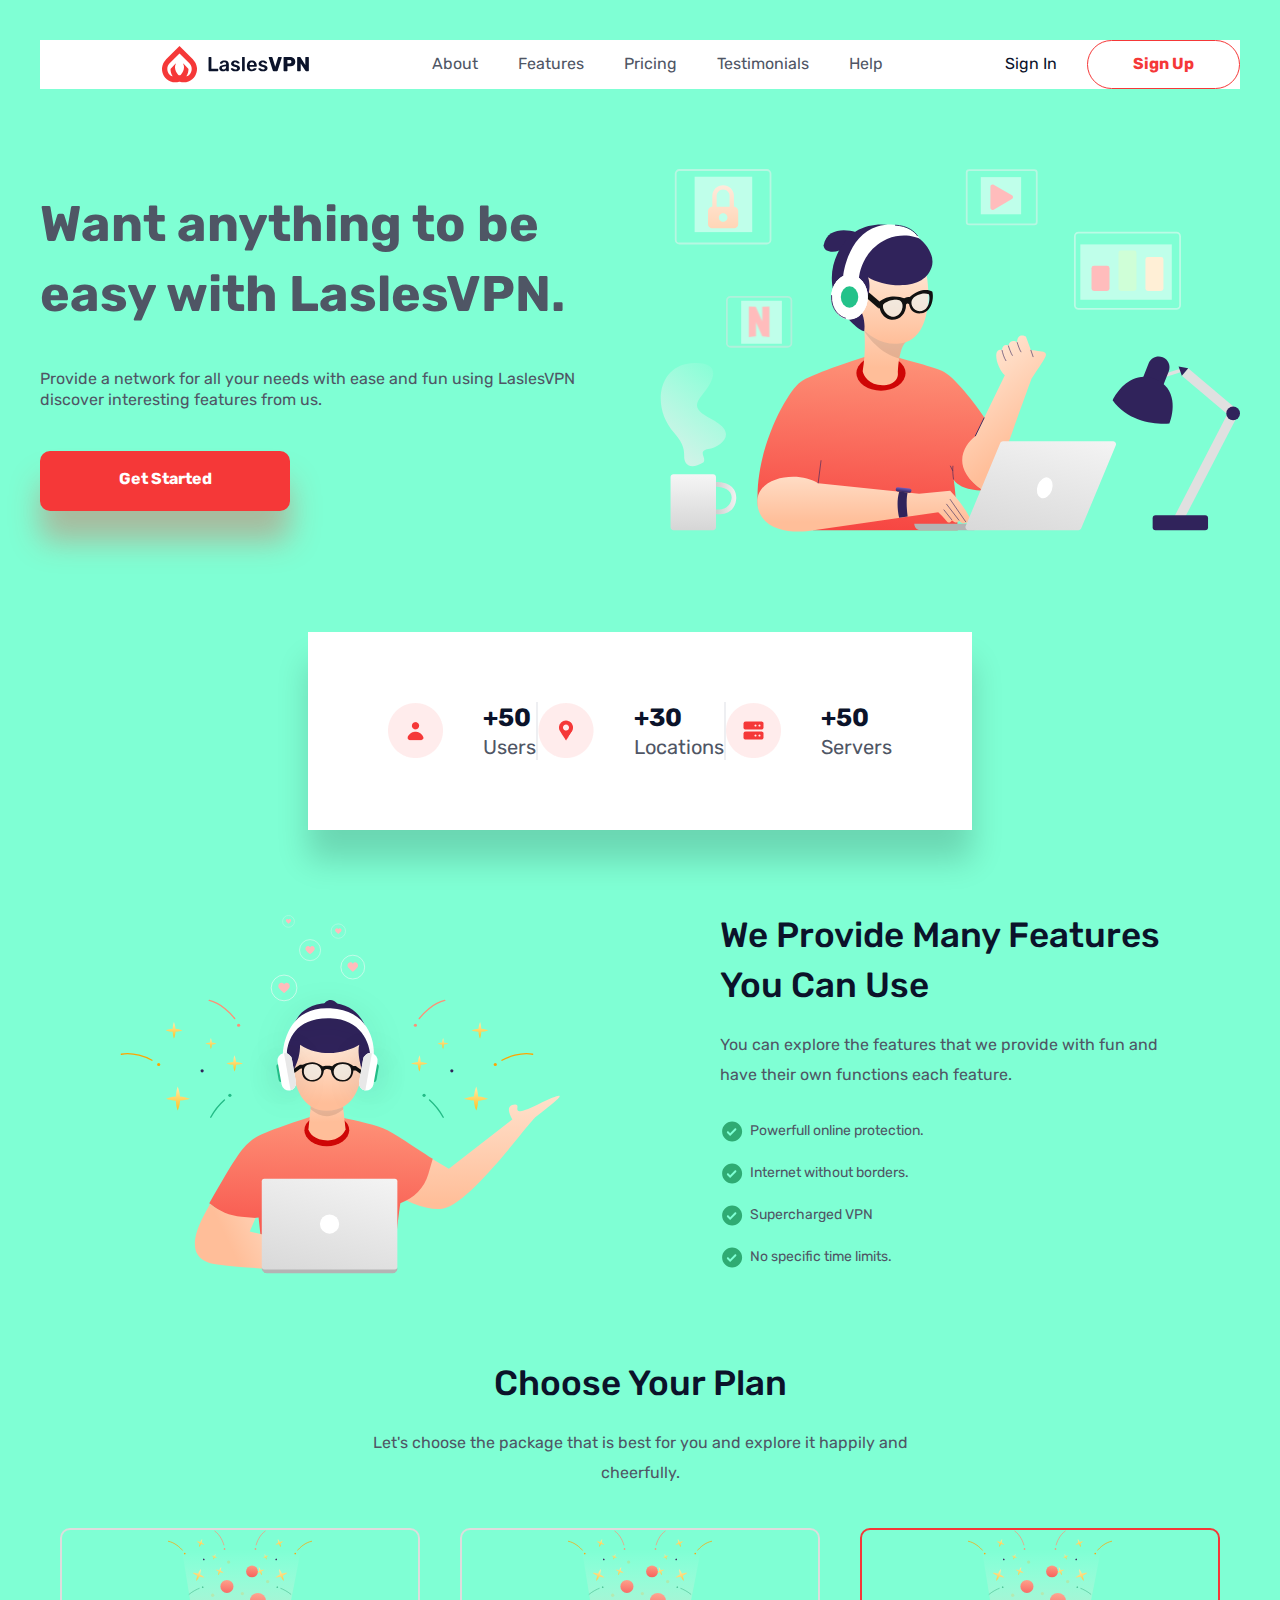
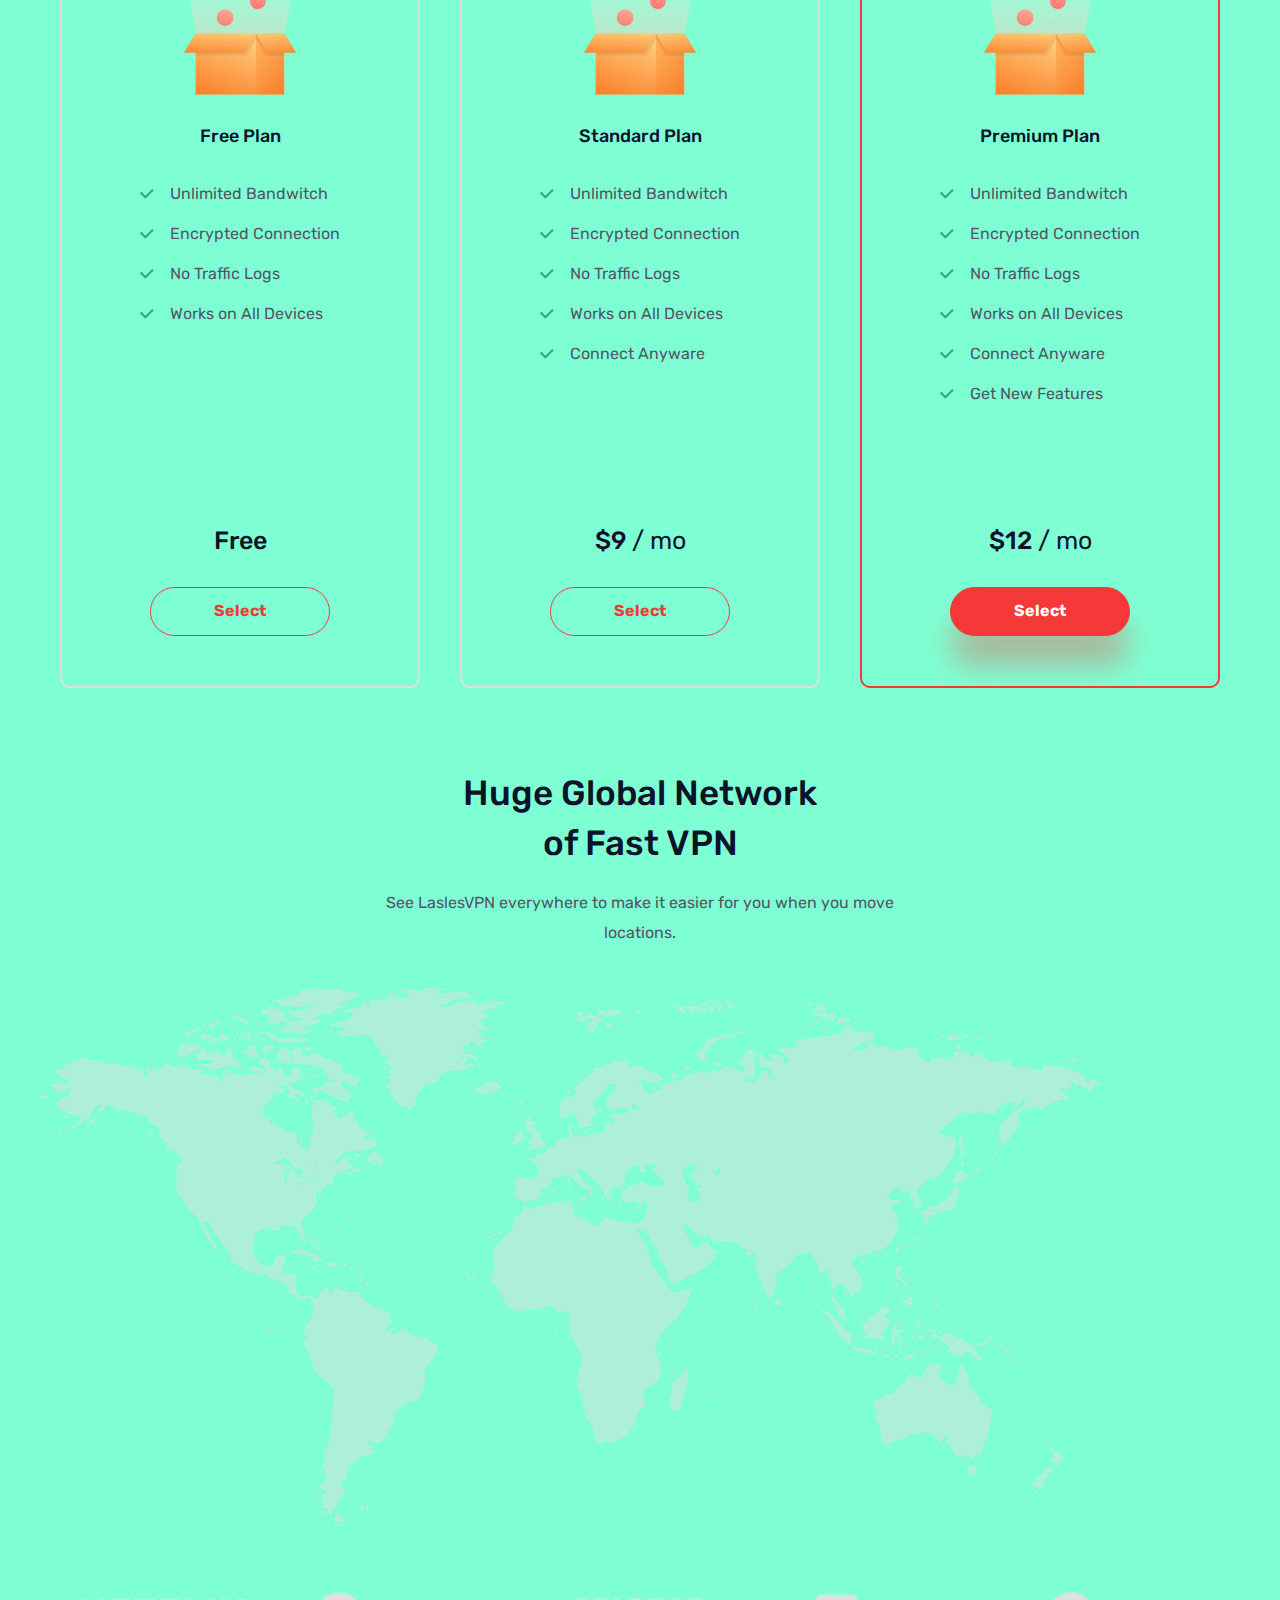
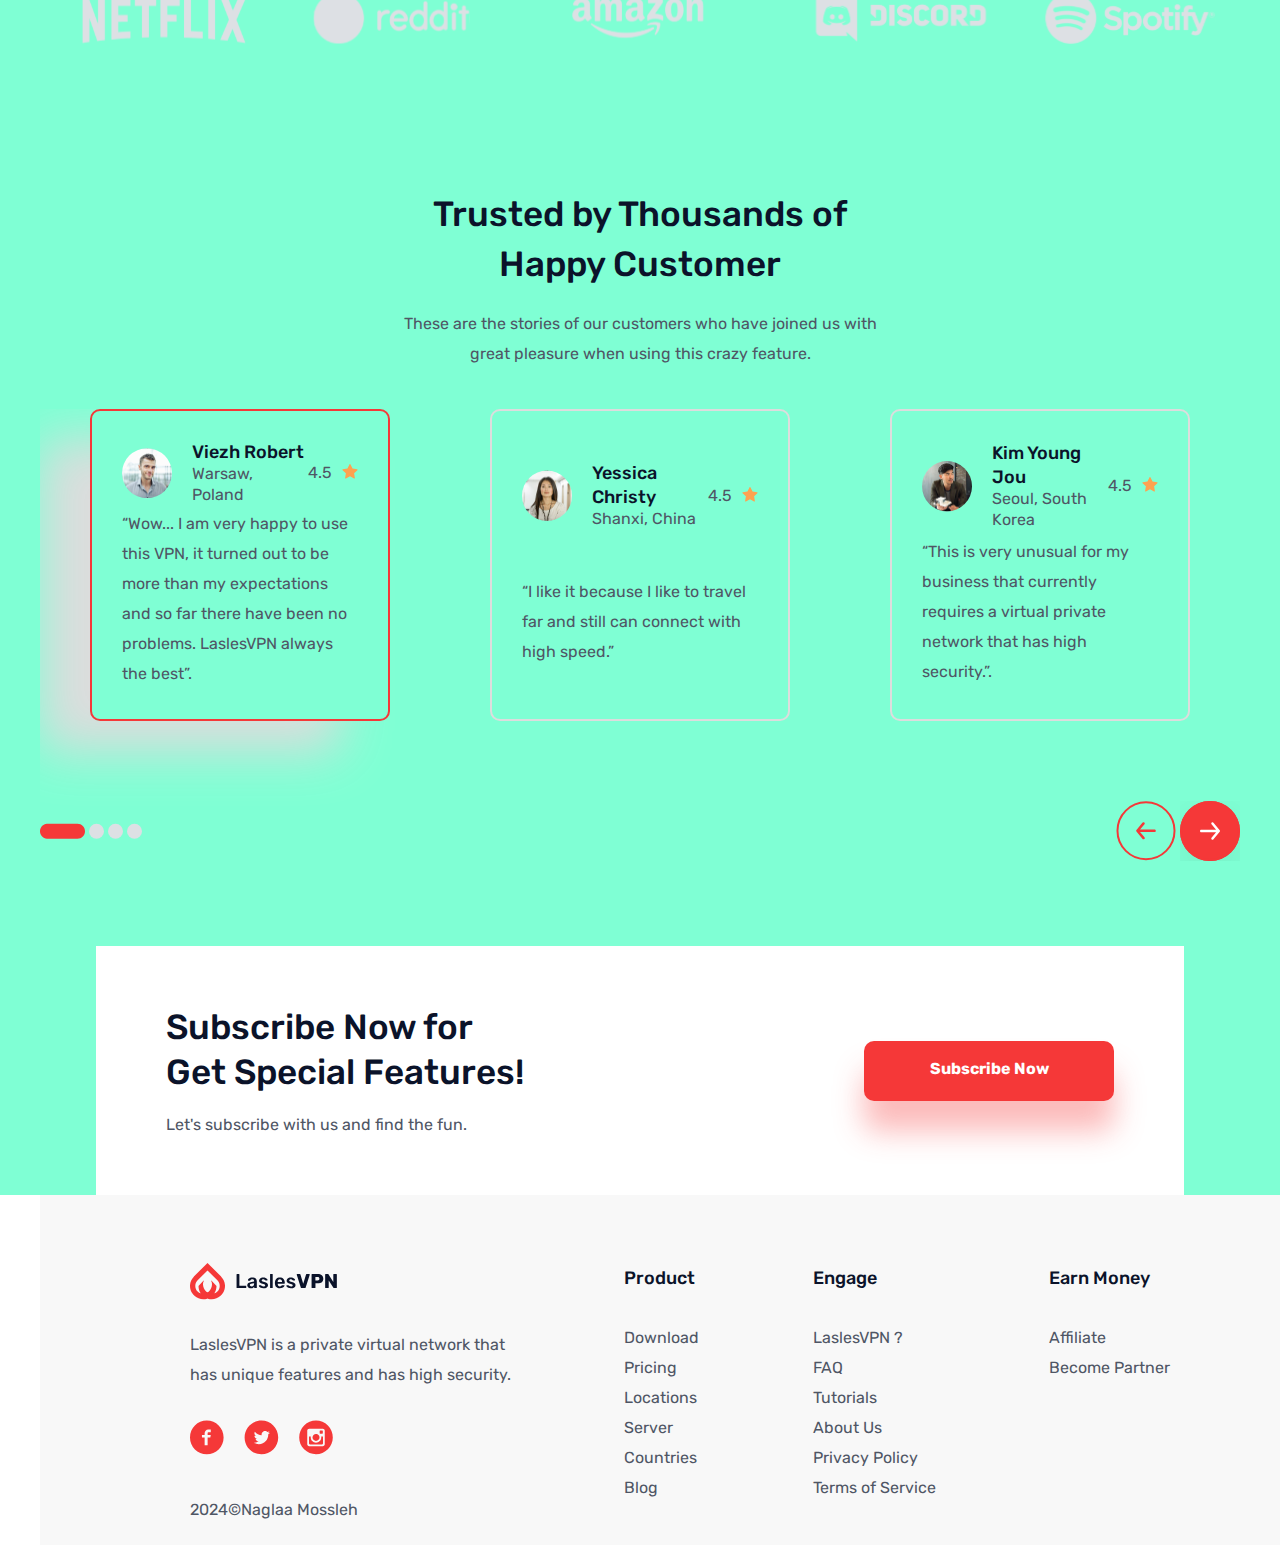
==== commit 986bf4da: "responsive" ====
--- a/index.html
+++ b/index.html
@@ -16,7 +16,16 @@
   <body>
     <div class="container">
       <!-- Header -->
+
       <header class="header">
+        <!-- burger menu for responsive design -->
+
+        <input id="menu" class="burger__menu-checkbox" type="checkbox" />
+        <label class="burger__menu" for="menu">
+          <div class="burger__menu-bar"></div>
+          <div class="burger__menu-bar"></div>
+          <div class="burger__menu-bar"></div>
+        </label>
         <img class="logo" src="./images/logo.svg" alt="FREEBIES log" />
         <div class="links">
           <a href="#about" class="links__link">About</a>
--- a/style/style.css
+++ b/style/style.css
@@ -1 +1 @@
-:root{--color-default-font: #4f5665;--color-font-heading: #0b132a;--color-white: #fff;--color-light-red: #f53838;--color-very-light-red: #ffecec;--color--light-grey: #f8f8f8;--container-width: 114rem;--default--padding: 8rem;--transition-timing: 0.3s;--border-raduis: 5rem;--gutter: 4rem;--default-font-size: 1.6rem;--box-shadow: 0 3rem 3rem rgba(245, 56, 56, 0.35)}*{margin:0;padding:0;font:inherit}*,*::before,*::after{box-sizing:border-box}html{font-size:62.5%;scroll-behavior:smooth;scroll-padding-top:var(--default-padding)}a{font:inherit;color:inherit;display:inline-block}button{background-color:rgba(0,0,0,0);border:none;cursor:pointer}ol,ul{list-style:none}body{font-size:var(--default-font-size);font-family:"Rubik",sans-serif;color:var(--color-default-font);line-height:1.3}.container{display:flex;max-width:calc(var(--container-width) + var(--default--padding)*2);gap:var(--default--padding);flex-direction:column;position:relative;margin:0 auto;background-color:aqua}.section{display:grid;grid-template-columns:repeat(2, 1fr);align-items:center}.heading1{font-size:5rem;font-weight:700;line-height:7rem}.heading2,.heading3,.heading4{font-weight:500;color:var(--color-font-heading)}.heading2{font-size:3.5rem;line-height:5rem;text-align:center}.heading3{font-size:2.5rem}.heading4{font-size:1.8rem}.heading3 span{font-weight:normal}.button:link,.button:visited{text-decoration:none}.button:hover,.button:active{text-decoration:underline}.button-secondary{color:var(--color-light-red);border:1px solid var(--color-light-red);padding:1.3rem 4.5rem;border-radius:var(--border-raduis);font-weight:700}.section__button{background-color:var(--color-light-red);border-radius:1rem;max-width:25rem;height:6rem;color:var(--color-white);text-align:center;text-decoration:none;padding:1.8rem 0;font-weight:700;box-shadow:var(--box-shadow)}.selected{background-color:var(--color-light-red);color:var(--color-white);box-shadow:var(--box-shadow)}.one-column{grid-template-columns:1fr}.section__content{display:flex;align-items:center;flex-direction:column;gap:2rem;line-height:3rem}.section__desc{text-align:center;margin-bottom:4rem}.header{display:flex;justify-content:space-between;margin-top:calc(var(--default--padding)/2);font-size:1.6rem}.links{display:flex;align-items:center;align-content:center;gap:calc(var(--default--padding)/2);color:var(--color-default-font);font-weight:400;transition:var(--transition-timing)}.links__link:link,.links__link:visited{text-decoration:none}.links__link:hover,.links__link:active{text-decoration:underline}.account{display:flex;align-items:center;gap:3rem;color:var(--color-font-heading)}.about{-moz-column-gap:calc(var(--default--padding)/2);column-gap:calc(var(--default--padding)/2)}.about__image{max-width:100%}.about__stat{display:flex;justify-content:space-between;grid-column:span 2;justify-self:center;background-color:var(--color-white);padding:7rem 8rem;margin-top:10rem;box-shadow:0 3rem 3rem rgba(0,0,0,.16)}.about__stat__data{display:flex;gap:var(--gutter);align-items:center}.about__stat__data:nth-of-type(2){border-left:2px solid #eeeff2;border-right:2px solid #eeeff2}.about__stat__data-value-num{font-weight:700;font-size:2.5rem;color:var(--color-font-heading)}.about__stat__data-value-word{font-size:2rem;font-weight:400}.about__content{display:flex;flex-direction:column;gap:var(--gutter)}.about__content__desc{font-weight:400}.features__image{max-width:100%}.features{-moz-column-gap:calc(var(--default--padding)*2);column-gap:calc(var(--default--padding)*2);padding:0 var(--default--padding)}.features__content-desc{margin-top:calc(var(--gutter)/2)}.features__content-desc-p{line-height:30px;font-weight:400;margin-bottom:calc(var(--gutter)/2)}.features__content-desc-lists-list{background:url("../images/bx_bxs-check-circle.svg") no-repeat;background-position:left center;font-size:1.4rem;font-weight:400;padding-left:3rem;line-height:3}.features .heading2{text-align:left}.pricing__plans{display:flex;gap:5rem}.plan{display:flex;justify-content:center;align-items:center;gap:3rem;flex-direction:column;border-radius:1rem;border:2px solid #ddd;width:33.3%;height:76rem}.plan__image{width:15rem;height:16.5rem}.plan__lists{display:flex;flex-direction:column;gap:1rem;line-height:3rem;flex-grow:1}.plan__lists-list{background:url("../images/priv-list.svg") no-repeat;background-position:left center;padding-left:3rem}.plan .button-secondary{padding-left:6.3rem;padding-right:6.3rem;margin-bottom:5rem}.current{border-color:var(--color-light-red)}.global_map{max-width:100%}.sponsers{display:flex;justify-content:space-between;align-items:center}.sponsers__image{max-width:100%}.clients__opoinions{overflow:hidden}.clients__wrapper{display:flex;gap:5rem}.clients__data{display:flex;gap:2rem}.clients__name{display:flex;flex-direction:column;justify-content:center}.clients__opoinion{border:2px solid #ddd;border-radius:1rem;display:grid;grid-template-columns:auto min-content;width:40rem;align-items:center;padding:3rem;row-gap:.3rem}.border-red{border-color:var(--color-light-red);box-shadow:-5rem 3rem 5rem #ddd}.opoinion{grid-column:span 2;line-height:3rem;font-weight:400}.rates{display:flex;gap:1rem}.rates__star{width:1.6rem;height:1.6rem}.arrow__image{width:6rem;height:6rem}.opinion__arrow{display:flex;justify-content:space-between;margin-top:var(--default--padding);align-items:center}.help{grid-template-columns:auto 25rem;padding:5.9rem 7rem;-moz-column-gap:34rem;column-gap:34rem;background-color:var(--color-white);align-self:center}.heading2-subsc{line-height:4.5rem;text-align:left;font-size:3.5rem;font-weight:500;color:var(--color-font-heading);margin-bottom:2rem}.footer{display:flex;justify-content:space-between;background-color:#f8f8f8;position:absolute;bottom:-35rem;width:100%;z-index:-1;padding:18rem 15rem 2rem;line-height:3rem}.footer__logo{display:flex;flex-direction:column;align-items:flex-start;gap:3rem}.footer__logo__image{max-width:100%}.footer__lists{margin-top:3rem}.footer a:link{text-decoration:none}.footer a:hover{text-decoration:underline}.footr__social-link:nth-of-type(2){padding:0 2rem}/*# sourceMappingURL=style.css.map */+:root{--color-default-font: #4f5665;--color-font-heading: #0b132a;--color-white: #fff;--color-light-red: #f53838;--color-very-light-red: #ffecec;--color--light-grey: #f8f8f8;--container-width: 114rem;--default--padding: 8rem;--transition-timing: 0.3s;--border-raduis: 5rem;--gutter: 4rem;--default-font-size: 1.6rem;--box-shadow: 0 3rem 3rem rgba(245, 56, 56, 0.35)}*{margin:0;padding:0;font:inherit}*,*::before,*::after{box-sizing:border-box}html{font-size:62.5%;scroll-behavior:smooth;scroll-padding-top:var(--default-padding)}a{font:inherit;color:inherit;display:inline-block}button{background-color:rgba(0,0,0,0);border:none;cursor:pointer}ol,ul{list-style:none}body{font-size:var(--default-font-size);font-family:"Rubik",sans-serif;color:var(--color-default-font);line-height:1.3}.container{display:flex;max-width:calc(var(--container-width) + var(--default--padding)*2);gap:var(--default--padding);flex-direction:column;position:relative;margin:0 auto;padding:0 var(--gutter);background-color:#7fffd4}.section{display:grid;grid-template-columns:repeat(2, 1fr);align-items:center}.heading1{font-size:5rem;font-weight:700;line-height:7rem}.heading2,.heading3,.heading4{font-weight:500;color:var(--color-font-heading)}.heading2{font-size:3.5rem;line-height:5rem;text-align:center}.heading3{font-size:2.5rem}.heading4{font-size:1.8rem}.heading3 span{font-weight:normal}.button:link,.button:visited{text-decoration:none}.button:hover,.button:active{text-decoration:underline}.button-secondary{color:var(--color-light-red);border:1px solid var(--color-light-red);padding:1.3rem 4.5rem;border-radius:var(--border-raduis);font-weight:700}.section__button{background-color:var(--color-light-red);border-radius:1rem;max-width:25rem;height:6rem;color:var(--color-white);text-align:center;text-decoration:none;padding:1.8rem 0;font-weight:700;box-shadow:var(--box-shadow)}.selected{background-color:var(--color-light-red);color:var(--color-white);box-shadow:var(--box-shadow)}.one-column{grid-template-columns:1fr}.section__content{display:flex;align-items:center;flex-direction:column;gap:2rem;line-height:3rem}.section__desc{text-align:center;margin-bottom:4rem}.header{display:flex;justify-content:space-between;margin-top:calc(var(--default--padding)/2);font-size:1.6rem;background-color:var(--color-white)}.links{display:flex;align-items:center;align-content:center;gap:calc(var(--default--padding)/2);color:var(--color-default-font);font-weight:400;transition:var(--transition-timing)}@media(max-width: 950px){.links{gap:2rem}}.links__link:link,.links__link:visited{text-decoration:none}.links__link:hover,.links__link:active{text-decoration:underline}.account{display:flex;align-items:center;gap:3rem;color:var(--color-font-heading)}@media(max-width: 950px){.account{gap:2rem}}.burger__menu-checkbox{display:none}.about{-moz-column-gap:calc(var(--default--padding)/2);column-gap:calc(var(--default--padding)/2)}.about__image{max-width:100%}.about__stat{display:flex;justify-content:space-between;grid-column:span 2;justify-self:center;background-color:var(--color-white);padding:7rem 8rem;margin-top:10rem;box-shadow:0 3rem 3rem rgba(0,0,0,.16)}.about__stat__data{display:flex;gap:var(--gutter);align-items:center}.about__stat__data:nth-of-type(2){border-left:2px solid #eeeff2;border-right:2px solid #eeeff2}.about__stat__data-value-num{font-weight:700;font-size:2.5rem;color:var(--color-font-heading)}.about__stat__data-value-word{font-size:2rem;font-weight:400}.about__content{display:flex;flex-direction:column;gap:var(--gutter)}.about__content__desc{font-weight:400}.features__image{max-width:100%}.features{-moz-column-gap:calc(var(--default--padding)*2);column-gap:calc(var(--default--padding)*2);padding:0 var(--default--padding)}.features__content-desc{margin-top:calc(var(--gutter)/2)}.features__content-desc-p{line-height:30px;font-weight:400;margin-bottom:calc(var(--gutter)/2)}.features__content-desc-lists-list{background:url("../images/bx_bxs-check-circle.svg") no-repeat;background-position:left center;font-size:1.4rem;font-weight:400;padding-left:3rem;line-height:3}.features .heading2{text-align:left}.pricing__plans{display:flex;justify-content:space-around}.plan{display:flex;justify-content:center;align-items:center;gap:3rem;flex-direction:column;border-radius:1rem;border:2px solid #ddd;width:30%;height:76rem}.plan__image{width:15rem;height:16.5rem}.plan__lists{display:flex;flex-direction:column;gap:1rem;line-height:3rem;flex-grow:1}.plan__lists-list{background:url("../images/priv-list.svg") no-repeat;background-position:left center;padding-left:3rem}.plan .button-secondary{padding-left:6.3rem;padding-right:6.3rem;margin-bottom:5rem}.current{border-color:var(--color-light-red)}.global_map{max-width:100%}.sponsers{display:flex;justify-content:space-around}.sponsers__image{max-width:20%}.clients__opoinions{overflow:hidden}.clients__wrapper{display:flex;justify-content:space-around}.clients__data{display:flex;gap:2rem}.clients__name{display:flex;flex-direction:column;justify-content:center}.clients__opoinion{border:2px solid #ddd;border-radius:1rem;display:grid;grid-template-columns:auto min-content;width:25%;align-items:center;padding:3rem;row-gap:.3rem}.border-red{border-color:var(--color-light-red);box-shadow:-5rem 3rem 5rem #ddd}.opoinion{grid-column:span 2;line-height:3rem;font-weight:400}.rates{display:flex;gap:1rem}.rates__star{width:1.6rem;height:1.6rem}.arrow__image{width:6rem;height:6rem}.opinion__arrow{display:flex;justify-content:space-between;margin-top:var(--default--padding);align-items:center}.help{grid-template-columns:auto 25rem;padding:5.9rem 7rem;-moz-column-gap:34rem;column-gap:34rem;background-color:var(--color-white);align-self:center}.heading2-subsc{line-height:4.5rem;text-align:left;font-size:3.5rem;font-weight:500;color:var(--color-font-heading);margin-bottom:2rem}.footer{display:flex;justify-content:space-between;background-color:#f8f8f8;position:absolute;bottom:-35rem;width:100%;z-index:-1;padding:18rem 15rem 2rem;line-height:3rem}.footer__logo{display:flex;flex-direction:column;align-items:flex-start;gap:3rem}.footer__logo__image{max-width:100%}.footer__lists{margin-top:3rem}.footer a:link{text-decoration:none}.footer a:hover{text-decoration:underline}.footr__social-link:nth-of-type(2){padding:0 2rem}@media(max-width: 900px)and (min-width: 600px){.header{margin-top:1rem;border-bottom:.1rem solid var(--color-default-font);padding:.5rem 0}.burger__menu{display:flex;flex-direction:column;cursor:pointer;gap:.75rem;z-index:1;align-self:center}.burger__menu-bar{height:.3rem;width:4.375rem;background-color:var(--color-default-font);transition:var(--transition-timing)}.header:has(.burger__menu-checkbox:checked) .burger__menu-bar:nth-child(1){transform:translateY(15px) rotate(40deg)}.header:has(.burger__menu-checkbox:checked) .burger__menu-bar:nth-child(2){opacity:0;visibility:hidden}.header:has(.burger__menu-checkbox:checked) .burger__menu-bar:nth-child(3){transform:translateY(-5px) rotate(-40deg)}.burger__menu-checkbox:checked~.links{top:6rem;background-color:bisque;z-index:1}.links{position:absolute;background-color:var(--color--light-grey);top:0;z-index:-1;padding:1.9rem 0;justify-content:space-around;border-bottom:.1rem solid var(--color-default-font)}}/*# sourceMappingURL=style.css.map */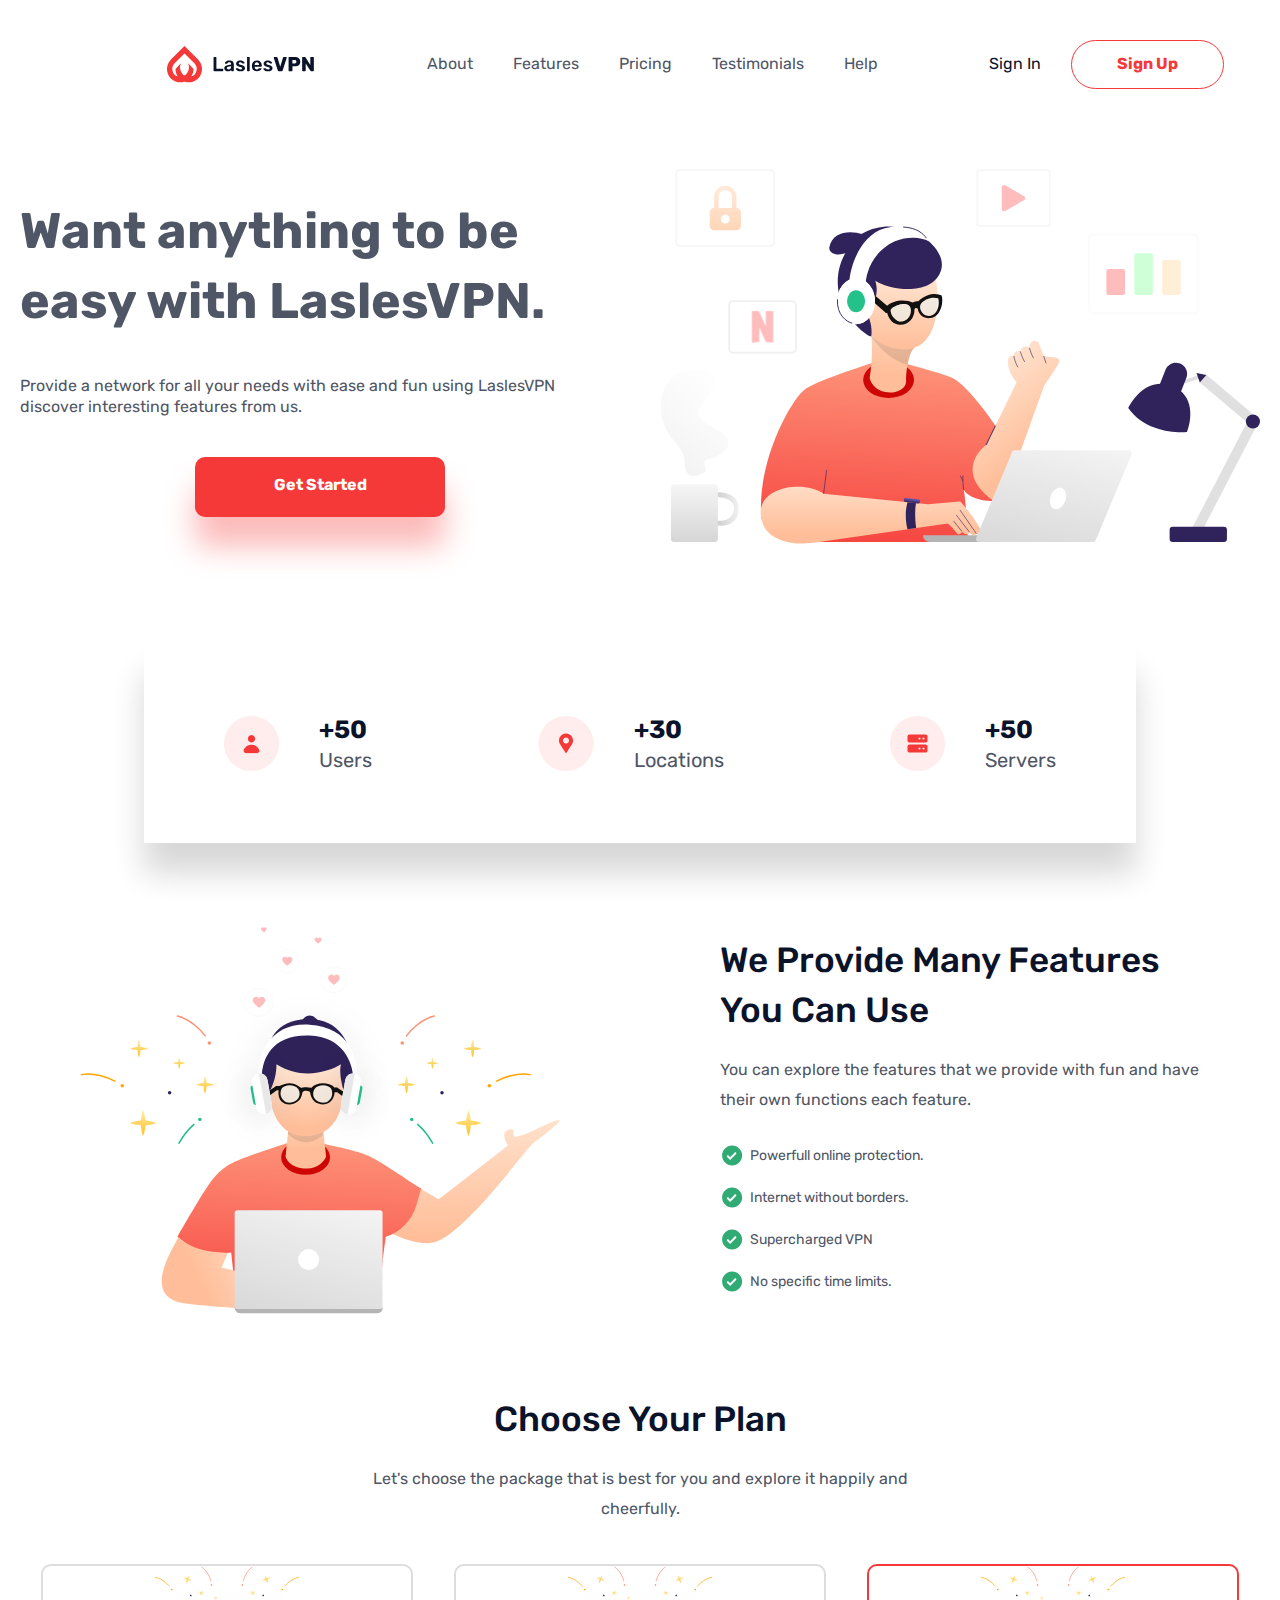
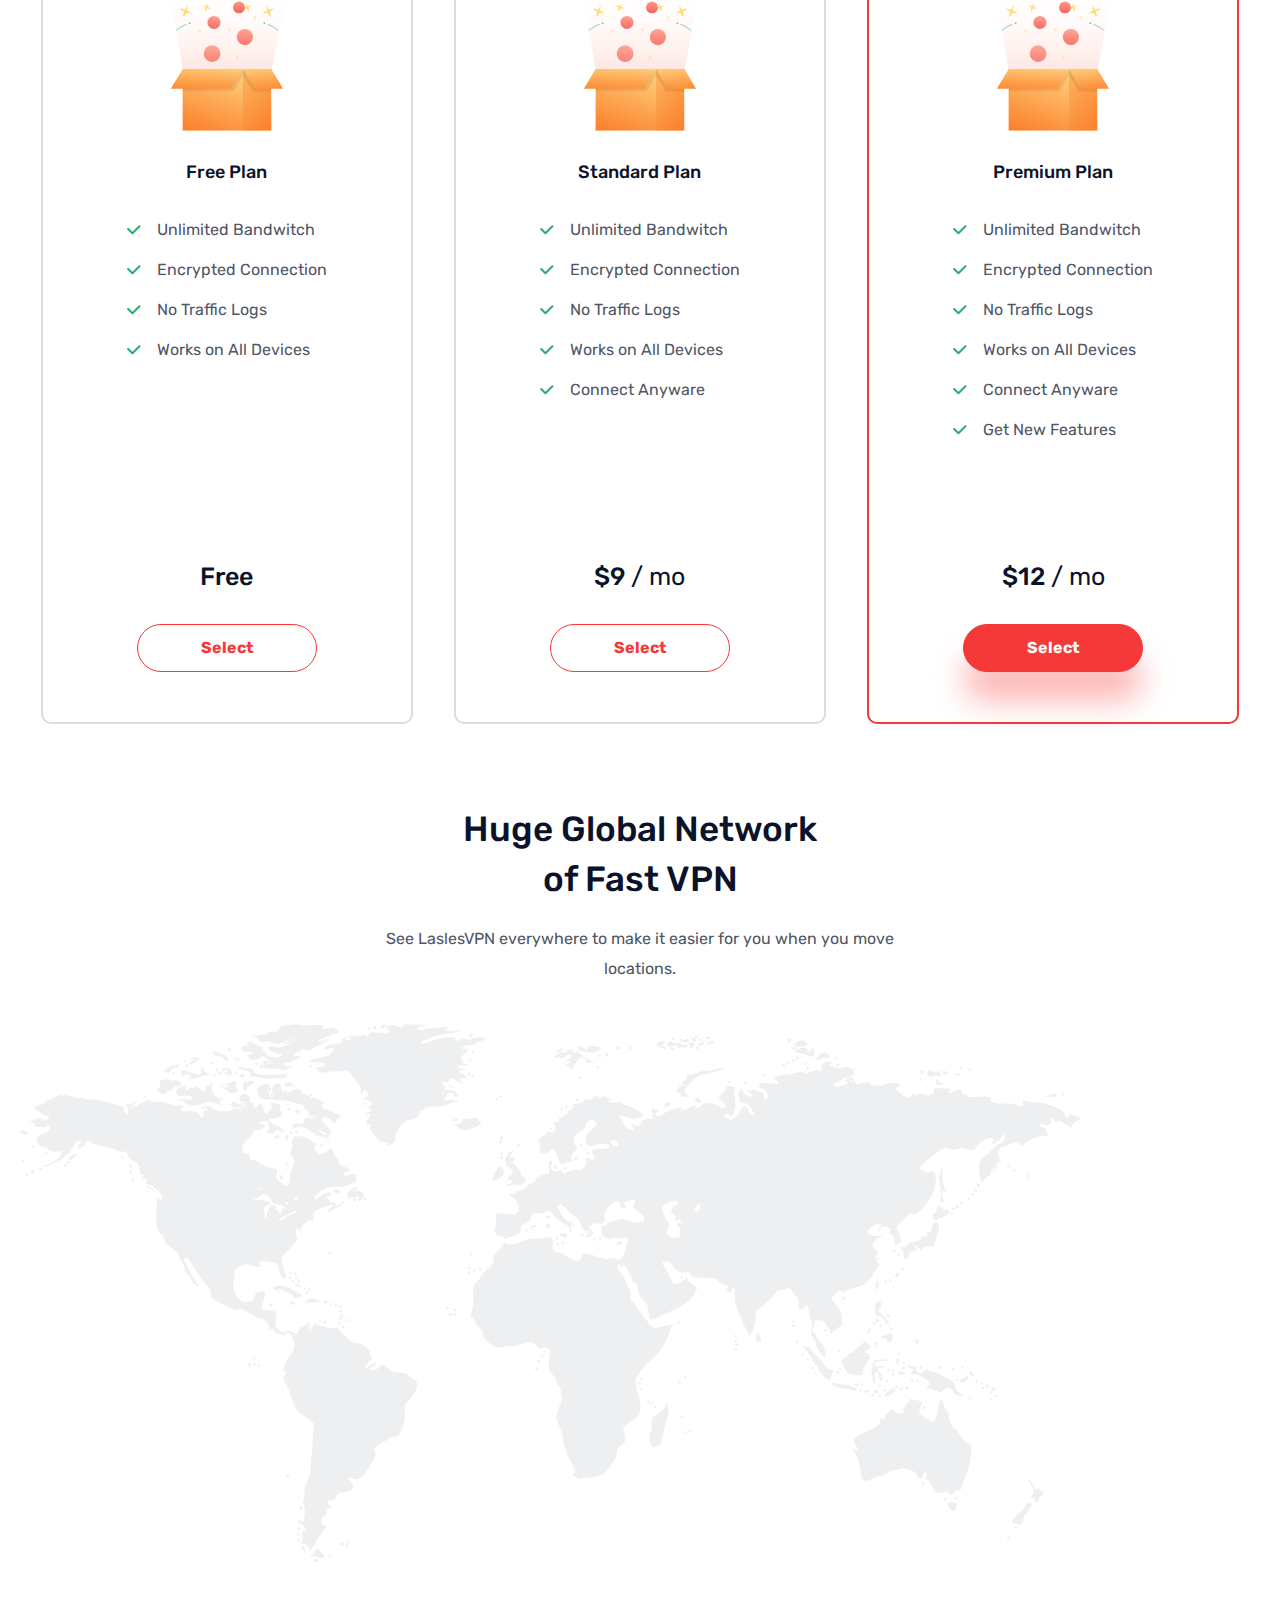
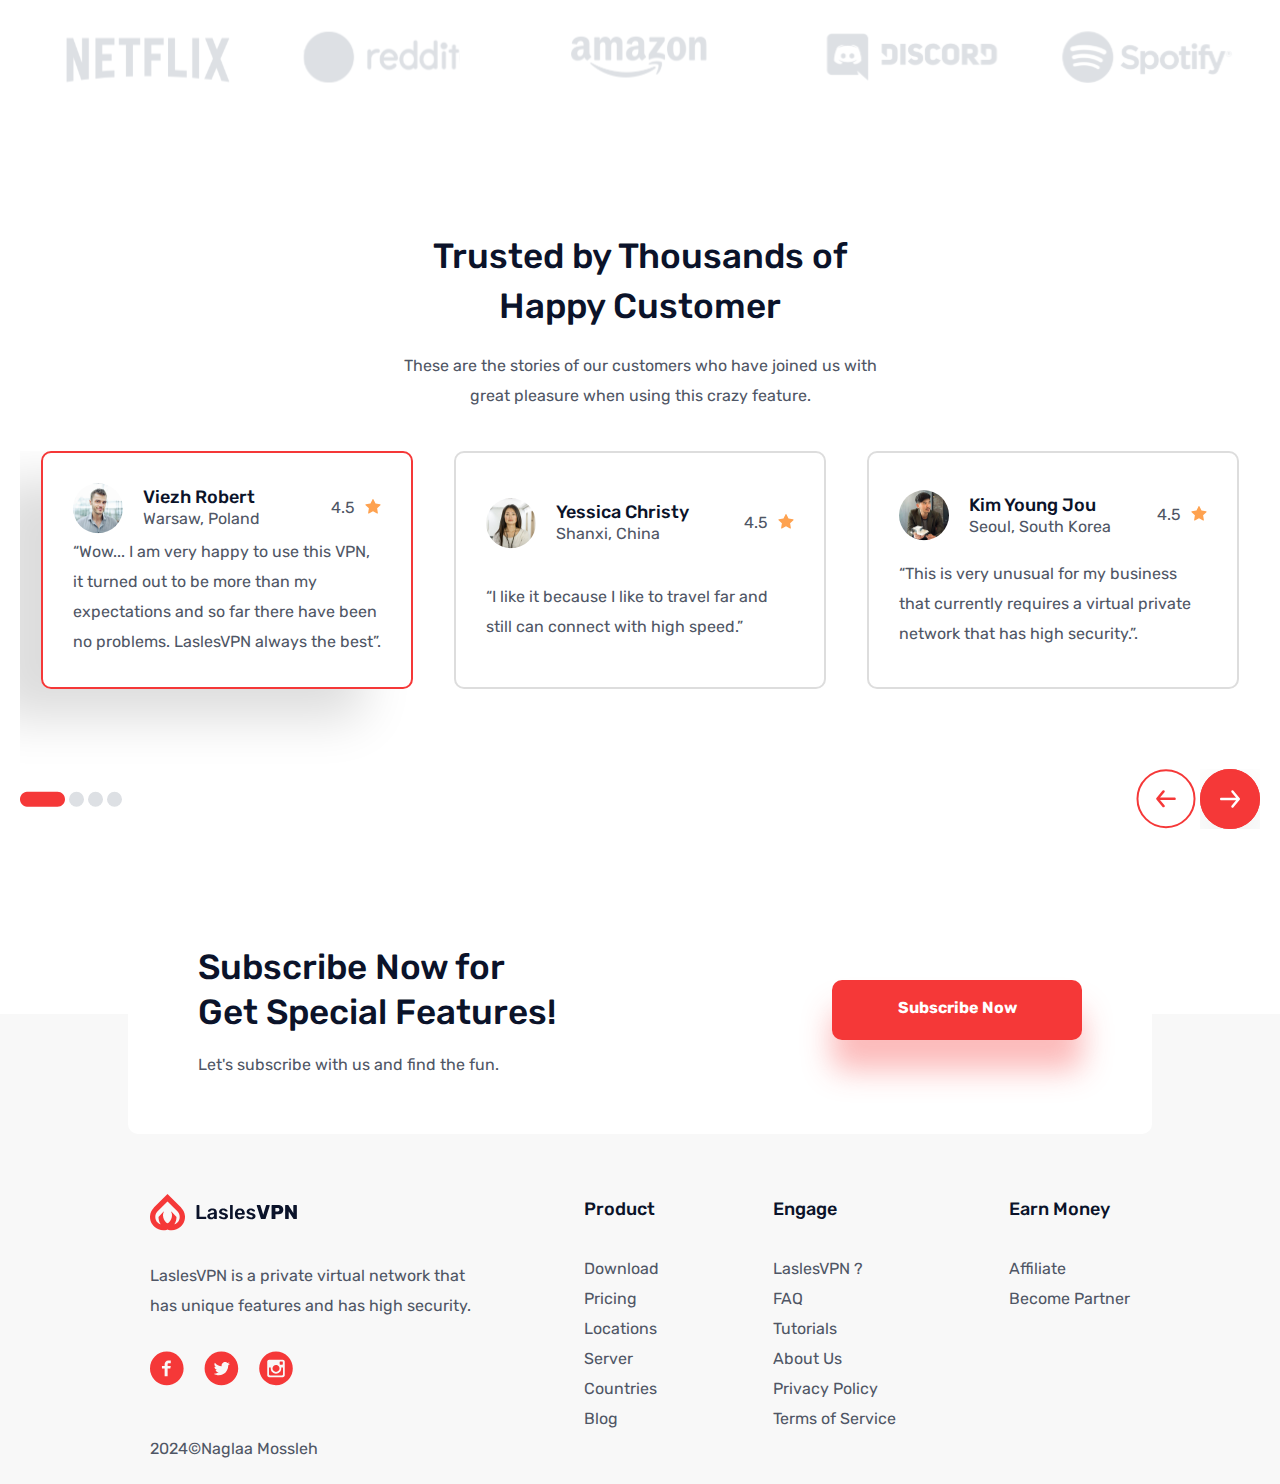
==== commit 634515bb: "responsie design update" ====
--- a/index.html
+++ b/index.html
@@ -371,7 +371,6 @@
                 class="footr__social__image"
             /></a>
           </p>
-          <p class="footer__copy">2024&copy;Naglaa Mossleh</p>
         </div>
         <div class="footer__product">
           <h4 class="heading4">Product</h4>
@@ -406,6 +405,9 @@
             <li class="footer__lists__list"><a href="#">Become Partner</a></li>
           </ul>
         </div>
+        <div class="copyright">
+          <p class="footer__copy">2024&copy;Naglaa Mossleh</p>
+        </div>
       </footer>
     </div>
   </body>
--- a/style/style.css
+++ b/style/style.css
@@ -1 +1 @@
-:root{--color-default-font: #4f5665;--color-font-heading: #0b132a;--color-white: #fff;--color-light-red: #f53838;--color-very-light-red: #ffecec;--color--light-grey: #f8f8f8;--container-width: 114rem;--default--padding: 8rem;--transition-timing: 0.3s;--border-raduis: 5rem;--gutter: 4rem;--default-font-size: 1.6rem;--box-shadow: 0 3rem 3rem rgba(245, 56, 56, 0.35)}*{margin:0;padding:0;font:inherit}*,*::before,*::after{box-sizing:border-box}html{font-size:62.5%;scroll-behavior:smooth;scroll-padding-top:var(--default-padding)}a{font:inherit;color:inherit;display:inline-block}button{background-color:rgba(0,0,0,0);border:none;cursor:pointer}ol,ul{list-style:none}body{font-size:var(--default-font-size);font-family:"Rubik",sans-serif;color:var(--color-default-font);line-height:1.3}.container{display:flex;max-width:calc(var(--container-width) + var(--default--padding)*2);gap:var(--default--padding);flex-direction:column;position:relative;margin:0 auto;padding:0 var(--gutter);background-color:#7fffd4}.section{display:grid;grid-template-columns:repeat(2, 1fr);align-items:center}.heading1{font-size:5rem;font-weight:700;line-height:7rem}.heading2,.heading3,.heading4{font-weight:500;color:var(--color-font-heading)}.heading2{font-size:3.5rem;line-height:5rem;text-align:center}.heading3{font-size:2.5rem}.heading4{font-size:1.8rem}.heading3 span{font-weight:normal}.button:link,.button:visited{text-decoration:none}.button:hover,.button:active{text-decoration:underline}.button-secondary{color:var(--color-light-red);border:1px solid var(--color-light-red);padding:1.3rem 4.5rem;border-radius:var(--border-raduis);font-weight:700}.section__button{background-color:var(--color-light-red);border-radius:1rem;max-width:25rem;height:6rem;color:var(--color-white);text-align:center;text-decoration:none;padding:1.8rem 0;font-weight:700;box-shadow:var(--box-shadow)}.selected{background-color:var(--color-light-red);color:var(--color-white);box-shadow:var(--box-shadow)}.one-column{grid-template-columns:1fr}.section__content{display:flex;align-items:center;flex-direction:column;gap:2rem;line-height:3rem}.section__desc{text-align:center;margin-bottom:4rem}.header{display:flex;justify-content:space-between;margin-top:calc(var(--default--padding)/2);font-size:1.6rem;background-color:var(--color-white)}.links{display:flex;align-items:center;align-content:center;gap:calc(var(--default--padding)/2);color:var(--color-default-font);font-weight:400;transition:var(--transition-timing)}@media(max-width: 950px){.links{gap:2rem}}.links__link:link,.links__link:visited{text-decoration:none}.links__link:hover,.links__link:active{text-decoration:underline}.account{display:flex;align-items:center;gap:3rem;color:var(--color-font-heading)}@media(max-width: 950px){.account{gap:2rem}}.burger__menu-checkbox{display:none}.about{-moz-column-gap:calc(var(--default--padding)/2);column-gap:calc(var(--default--padding)/2)}.about__image{max-width:100%}.about__stat{display:flex;justify-content:space-between;grid-column:span 2;justify-self:center;background-color:var(--color-white);padding:7rem 8rem;margin-top:10rem;box-shadow:0 3rem 3rem rgba(0,0,0,.16)}.about__stat__data{display:flex;gap:var(--gutter);align-items:center}.about__stat__data:nth-of-type(2){border-left:2px solid #eeeff2;border-right:2px solid #eeeff2}.about__stat__data-value-num{font-weight:700;font-size:2.5rem;color:var(--color-font-heading)}.about__stat__data-value-word{font-size:2rem;font-weight:400}.about__content{display:flex;flex-direction:column;gap:var(--gutter)}.about__content__desc{font-weight:400}.features__image{max-width:100%}.features{-moz-column-gap:calc(var(--default--padding)*2);column-gap:calc(var(--default--padding)*2);padding:0 var(--default--padding)}.features__content-desc{margin-top:calc(var(--gutter)/2)}.features__content-desc-p{line-height:30px;font-weight:400;margin-bottom:calc(var(--gutter)/2)}.features__content-desc-lists-list{background:url("../images/bx_bxs-check-circle.svg") no-repeat;background-position:left center;font-size:1.4rem;font-weight:400;padding-left:3rem;line-height:3}.features .heading2{text-align:left}.pricing__plans{display:flex;justify-content:space-around}.plan{display:flex;justify-content:center;align-items:center;gap:3rem;flex-direction:column;border-radius:1rem;border:2px solid #ddd;width:30%;height:76rem}.plan__image{width:15rem;height:16.5rem}.plan__lists{display:flex;flex-direction:column;gap:1rem;line-height:3rem;flex-grow:1}.plan__lists-list{background:url("../images/priv-list.svg") no-repeat;background-position:left center;padding-left:3rem}.plan .button-secondary{padding-left:6.3rem;padding-right:6.3rem;margin-bottom:5rem}.current{border-color:var(--color-light-red)}.global_map{max-width:100%}.sponsers{display:flex;justify-content:space-around}.sponsers__image{max-width:20%}.clients__opoinions{overflow:hidden}.clients__wrapper{display:flex;justify-content:space-around}.clients__data{display:flex;gap:2rem}.clients__name{display:flex;flex-direction:column;justify-content:center}.clients__opoinion{border:2px solid #ddd;border-radius:1rem;display:grid;grid-template-columns:auto min-content;width:25%;align-items:center;padding:3rem;row-gap:.3rem}.border-red{border-color:var(--color-light-red);box-shadow:-5rem 3rem 5rem #ddd}.opoinion{grid-column:span 2;line-height:3rem;font-weight:400}.rates{display:flex;gap:1rem}.rates__star{width:1.6rem;height:1.6rem}.arrow__image{width:6rem;height:6rem}.opinion__arrow{display:flex;justify-content:space-between;margin-top:var(--default--padding);align-items:center}.help{grid-template-columns:auto 25rem;padding:5.9rem 7rem;-moz-column-gap:34rem;column-gap:34rem;background-color:var(--color-white);align-self:center}.heading2-subsc{line-height:4.5rem;text-align:left;font-size:3.5rem;font-weight:500;color:var(--color-font-heading);margin-bottom:2rem}.footer{display:flex;justify-content:space-between;background-color:#f8f8f8;position:absolute;bottom:-35rem;width:100%;z-index:-1;padding:18rem 15rem 2rem;line-height:3rem}.footer__logo{display:flex;flex-direction:column;align-items:flex-start;gap:3rem}.footer__logo__image{max-width:100%}.footer__lists{margin-top:3rem}.footer a:link{text-decoration:none}.footer a:hover{text-decoration:underline}.footr__social-link:nth-of-type(2){padding:0 2rem}@media(max-width: 900px)and (min-width: 600px){.header{margin-top:1rem;border-bottom:.1rem solid var(--color-default-font);padding:.5rem 0}.burger__menu{display:flex;flex-direction:column;cursor:pointer;gap:.75rem;z-index:1;align-self:center}.burger__menu-bar{height:.3rem;width:4.375rem;background-color:var(--color-default-font);transition:var(--transition-timing)}.header:has(.burger__menu-checkbox:checked) .burger__menu-bar:nth-child(1){transform:translateY(15px) rotate(40deg)}.header:has(.burger__menu-checkbox:checked) .burger__menu-bar:nth-child(2){opacity:0;visibility:hidden}.header:has(.burger__menu-checkbox:checked) .burger__menu-bar:nth-child(3){transform:translateY(-5px) rotate(-40deg)}.burger__menu-checkbox:checked~.links{top:6rem;background-color:bisque;z-index:1}.links{position:absolute;background-color:var(--color--light-grey);top:0;z-index:-1;padding:1.9rem 0;justify-content:space-around;border-bottom:.1rem solid var(--color-default-font)}}/*# sourceMappingURL=style.css.map */+:root{--color-default-font: #4f5665;--color-font-heading: #0b132a;--color-white: #fff;--color-light-red: #f53838;--color-very-light-red: #ffecec;--color--light-grey: #f8f8f8;--container-width: 114rem;--default--padding: 8rem;--transition-timing: 0.3s;--border-raduis: 5rem;--gutter: 4rem;--default-font-size: 1.6rem;--box-shadow: 0 3rem 3rem rgba(245, 56, 56, 0.35)}*{margin:0;padding:0;font:inherit}*,*::before,*::after{box-sizing:border-box}html{font-size:62.5%;scroll-behavior:smooth;scroll-padding-top:var(--default-padding)}a{font:inherit;color:inherit;display:inline-block}button{background-color:rgba(0,0,0,0);border:none;cursor:pointer}ol,ul{list-style:none}body{font-size:var(--default-font-size);font-family:"Rubik",sans-serif;color:var(--color-default-font);line-height:1.3}.container{display:flex;max-width:calc(var(--container-width) + var(--default--padding)*2);gap:var(--default--padding);flex-direction:column;position:relative;margin:0 auto}.section{display:grid;grid-template-columns:repeat(2, 1fr);align-items:center;padding:0 2rem}.heading1{font-size:5rem;font-weight:700;line-height:7rem}@media(max-width: 600px){.heading1{font-size:4rem;line-height:5rem}}.heading2,.heading3,.heading4{font-weight:500;color:var(--color-font-heading)}.heading2{font-size:3.5rem;line-height:5rem;text-align:center}@media(max-width: 600px){.heading2{font-size:3rem;line-height:4rem}}.heading3{font-size:2.5rem}.heading4{font-size:1.8rem}.heading3 span{font-weight:normal}.button:link,.button:visited{text-decoration:none}.button:hover,.button:active{text-decoration:underline}.button-secondary{color:var(--color-light-red);border:1px solid var(--color-light-red);padding:1.3rem 4.5rem;border-radius:var(--border-raduis);font-weight:700}@media(max-width: 460px){.button-secondary{padding:1rem}}.section__button{background-color:var(--color-light-red);border-radius:1rem;max-width:25rem;height:6rem;color:var(--color-white);text-align:center;text-decoration:none;padding:1.8rem 0;font-weight:700;box-shadow:var(--box-shadow)}.selected{background-color:var(--color-light-red);color:var(--color-white);box-shadow:var(--box-shadow)}.one-column{grid-template-columns:1fr}:nth-last-child(1 of .one-column){margin-bottom:10rem}@media(max-width: 900px)and (min-width: 650px){:nth-last-child(1 of .one-column){margin-bottom:15rem}}@media(max-width: 650px){:nth-last-child(1 of .one-column){margin-bottom:20rem}}@media(max-width: 560px){:nth-last-child(1 of .one-column){margin-bottom:25rem}}.section__content{display:flex;align-items:center;flex-direction:column;gap:2rem;line-height:3rem}.section__desc{text-align:center;margin-bottom:4rem}.header{display:flex;justify-content:space-around;margin-top:calc(var(--default--padding)/2);font-size:1.6rem;background-color:var(--color-white)}@media(max-width: 900px){.header{justify-content:space-between}}.links{display:flex;align-items:center;align-content:center;gap:calc(var(--default--padding)/2);color:var(--color-default-font);font-weight:400;transition:var(--transition-timing)}@media(max-width: 950px){.links{gap:2rem}}.links__link:link,.links__link:visited{text-decoration:none}.links__link:hover,.links__link:active{text-decoration:underline}.account{display:flex;align-items:center;gap:3rem;color:var(--color-font-heading)}@media(max-width: 950px){.account{gap:2rem}}.burger__menu-checkbox{display:none}.about{-moz-column-gap:calc(var(--default--padding)/2);column-gap:calc(var(--default--padding)/2)}@media(max-width: 900px)and (min-width: 600px){.about{margin:0 2rem}}@media(max-width: 600px){.about{grid-template-columns:1fr;gap:3rem}}.about__image{max-width:100%}@media(max-width: 600px){.about__image{order:-1}}.about__stat{display:flex;width:80%;justify-content:space-between;grid-column:span 2;justify-self:center;background-color:var(--color-white);padding:7rem 8rem;margin-top:10rem;box-shadow:0 3rem 3rem rgba(0,0,0,.16)}@media(max-width: 900px)and (min-width: 600px){.about__stat{padding:5rem 3rem}}@media(max-width: 650px){.about__stat{flex-direction:column;width:50%;gap:3rem;justify-content:center;padding:3rem 2rem;margin-top:3rem}}.about__stat__data{display:flex;gap:var(--gutter);align-items:center}@media(max-width: 500px){.about__stat__data{gap:2rem}}.about__stat__data:nth-of-type(2){border-left:2px solid #eeeff2;border-right:2px solid #eeeff2}@media(min-width: 650px){.about__stat__data:nth-of-type(2){border:0}}.about__stat__data-value-num{font-weight:700;font-size:2.5rem;color:var(--color-font-heading)}.about__stat__data-value-word{font-size:2rem;font-weight:400}@media(max-width: 500px){.about__stat__data-value-word{font-size:1.6rem}}.about__content{display:flex;flex-direction:column;gap:var(--gutter)}.about__content__desc{font-weight:400}@media(max-width: 600px){.about__content{grid-column:span 2}}.about .button{align-self:center;width:100%}.features__image{max-width:100%}.features{-moz-column-gap:calc(var(--default--padding)*2);column-gap:calc(var(--default--padding)*2);padding:0 var(--default--padding)}@media(max-width: 900px)and (min-width: 600px){.features{-moz-column-gap:var(--default--padding);column-gap:var(--default--padding);padding:2rem}}@media(max-width: 600px){.features{grid-template-columns:1fr;gap:3rem}}.features__content-desc{margin-top:calc(var(--gutter)/2)}.features__content-desc-p{line-height:30px;font-weight:400;margin-bottom:calc(var(--gutter)/2)}.features__content-desc-lists-list{background:url("../images/bx_bxs-check-circle.svg") no-repeat;background-position:left center;font-size:1.4rem;font-weight:400;padding-left:3rem;line-height:3}.features .heading2{text-align:left}.pricing__plans{display:flex;justify-content:space-around}@media(max-width: 700px){.pricing__plans{flex-direction:column;gap:2rem}}.plan{display:flex;justify-content:center;align-items:center;gap:3rem;flex-direction:column;border-radius:1rem;border:2px solid #ddd;width:30%;height:76rem}@media(max-width: 700px){.plan{width:80%;height:auto;align-self:center}}.plan__image{width:15rem;height:16.5rem}.plan__lists{display:flex;flex-direction:column;gap:1rem;line-height:3rem;flex-grow:1}.plan__lists-list{background:url("../images/priv-list.svg") no-repeat;background-position:left center;padding-left:3rem}@media(max-width: 900px)and (min-width: 700px){.plan__lists-list{padding-left:2rem;font-size:1.4rem}}.plan .button-secondary{padding-left:6.3rem;padding-right:6.3rem;margin-bottom:5rem}.current{border-color:var(--color-light-red)}.global_map{max-width:100%}.sponsers{display:flex;justify-content:space-around}.sponsers__image{max-width:20%}.clients__opoinions{overflow:hidden}.clients__wrapper{display:flex;justify-content:space-around}@media(max-width: 750px){.clients__wrapper{flex-direction:column;gap:2rem;margin:0 2rem}}.clients__data{display:flex;gap:2rem}.clients__name{display:flex;flex-direction:column;justify-content:center}.clients__opoinion{border:2px solid #ddd;border-radius:1rem;display:grid;grid-template-columns:auto min-content;width:30%;align-items:center;padding:3rem;row-gap:.3rem}@media(max-width: 900px)and (max-width: 600px){.clients__opoinion{font-size:1.4rem;padding:1rem;width:auto;gap:1rem}}@media(max-width: 750px){.clients__opoinion{width:100%}}.border-red{border-color:var(--color-light-red);box-shadow:-5rem 3rem 5rem #ddd}.opoinion{grid-column:span 2;line-height:3rem;font-weight:400}.rates{display:flex;gap:1rem}.rates__star{width:1.6rem;height:1.6rem}.arrow__image{width:6rem;height:6rem}.opinion__arrow{display:flex;justify-content:space-between;margin-top:var(--default--padding);align-items:center}.help{grid-template-columns:auto 25rem;padding:5.9rem 7rem;background-color:var(--color-white);justify-content:space-between;align-self:center;width:80%;position:absolute;bottom:35rem;border-radius:1rem}@media(max-width: 900px){.help{grid-template-columns:1fr;row-gap:2rem}}@media(max-width: 750px)and (min-width: 359px){.help{bottom:55rem}}@media(max-width: 359px){.help{bottom:70rem}}.heading2-subsc{line-height:4.5rem;text-align:left;font-size:3.5rem;font-weight:500;color:var(--color-font-heading);margin-bottom:2rem}@media(max-width: 600px){.heading2-subsc{font-size:2.5rem;line-height:3.5rem}.heading2-subsc br{display:none}}@media(max-width: 750px){.subscribe__content{justify-self:center}}@media(max-width: 750px){.subscribe__content+.button{justify-self:center;width:100%}}.footer{display:flex;justify-content:space-between;width:100%;flex-wrap:wrap;background-color:#f8f8f8;padding:18rem 15rem 2rem;line-height:3rem}@media(max-width: 1000px){.footer{padding:18rem 2rem 2rem 2rem}}.footer__logo{display:flex;flex-direction:column;align-items:flex-start;gap:3rem}@media(max-width: 750px){.footer__logo{flex-basis:100%}}.footer__logo__image{max-width:100%}.footer__lists{margin-top:3rem}.footer a:link{text-decoration:none}.footer a:hover{text-decoration:underline}.footr__social-link:nth-of-type(2){padding:0 2rem}.copyright{flex-basis:100%}@media(max-width: 900px){.header{margin:1rem 2rem 0 2rem;padding:.5rem 0}.burger__menu{display:flex;flex-direction:column;cursor:pointer;gap:.75rem;z-index:1;align-self:center}.burger__menu-bar{height:.3rem;width:4.375rem;background-color:var(--color-default-font);transition:var(--transition-timing)}.header:has(.burger__menu-checkbox:checked) .burger__menu-bar:nth-child(1){transform:translateY(15px) rotate(40deg)}.header:has(.burger__menu-checkbox:checked) .burger__menu-bar:nth-child(2){opacity:0;visibility:hidden}.header:has(.burger__menu-checkbox:checked) .burger__menu-bar:nth-child(3){transform:translateY(-5px) rotate(-40deg)}.burger__menu-checkbox:checked~.links{top:7rem;width:96%;z-index:1}}@media(max-width: 900px)and (max-width: 460px){.burger__menu-checkbox:checked~.links{top:6.3rem;width:91%;font-size:1.4rem}}@media(max-width: 900px){.links{position:absolute;background-color:var(--color--light-grey);top:1rem;height:5rem;z-index:-1;padding:1.9rem 0;justify-content:space-around;border-bottom:.1rem solid var(--color-default-font)}}/*# sourceMappingURL=style.css.map */